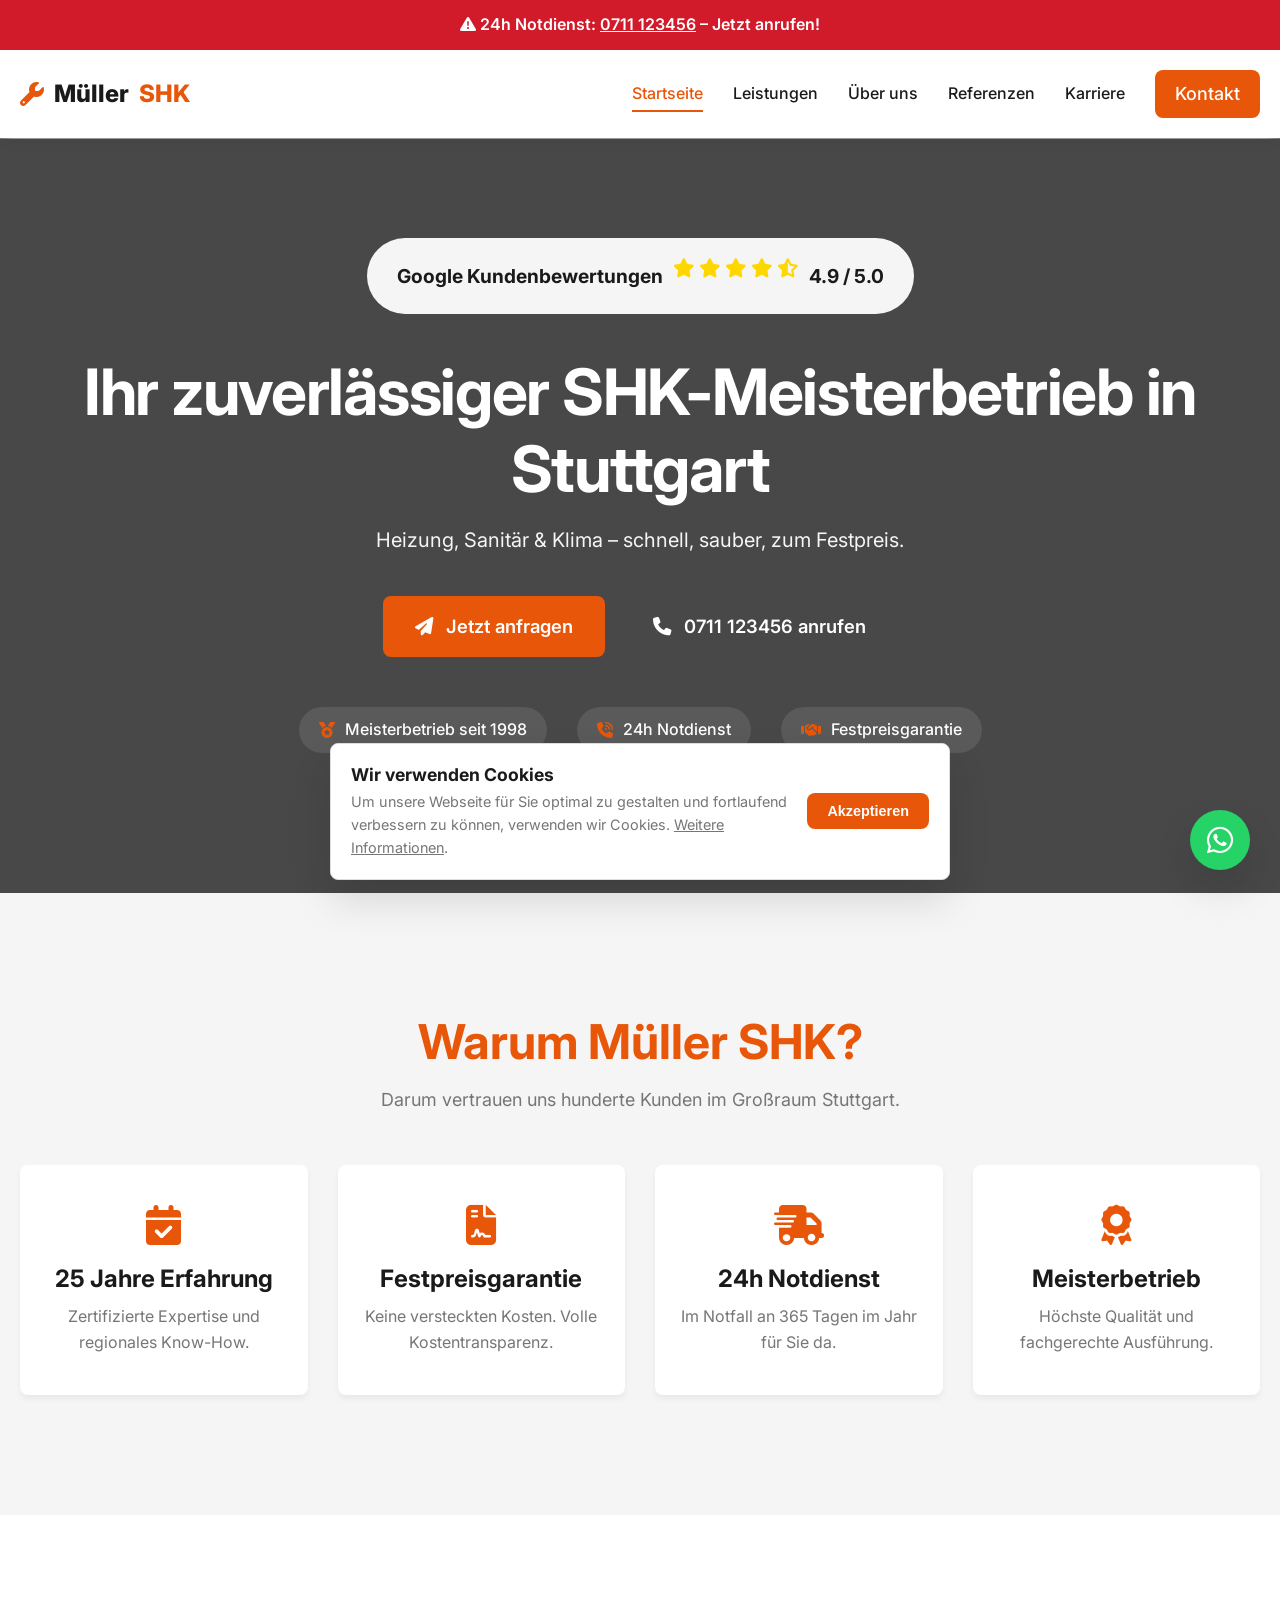
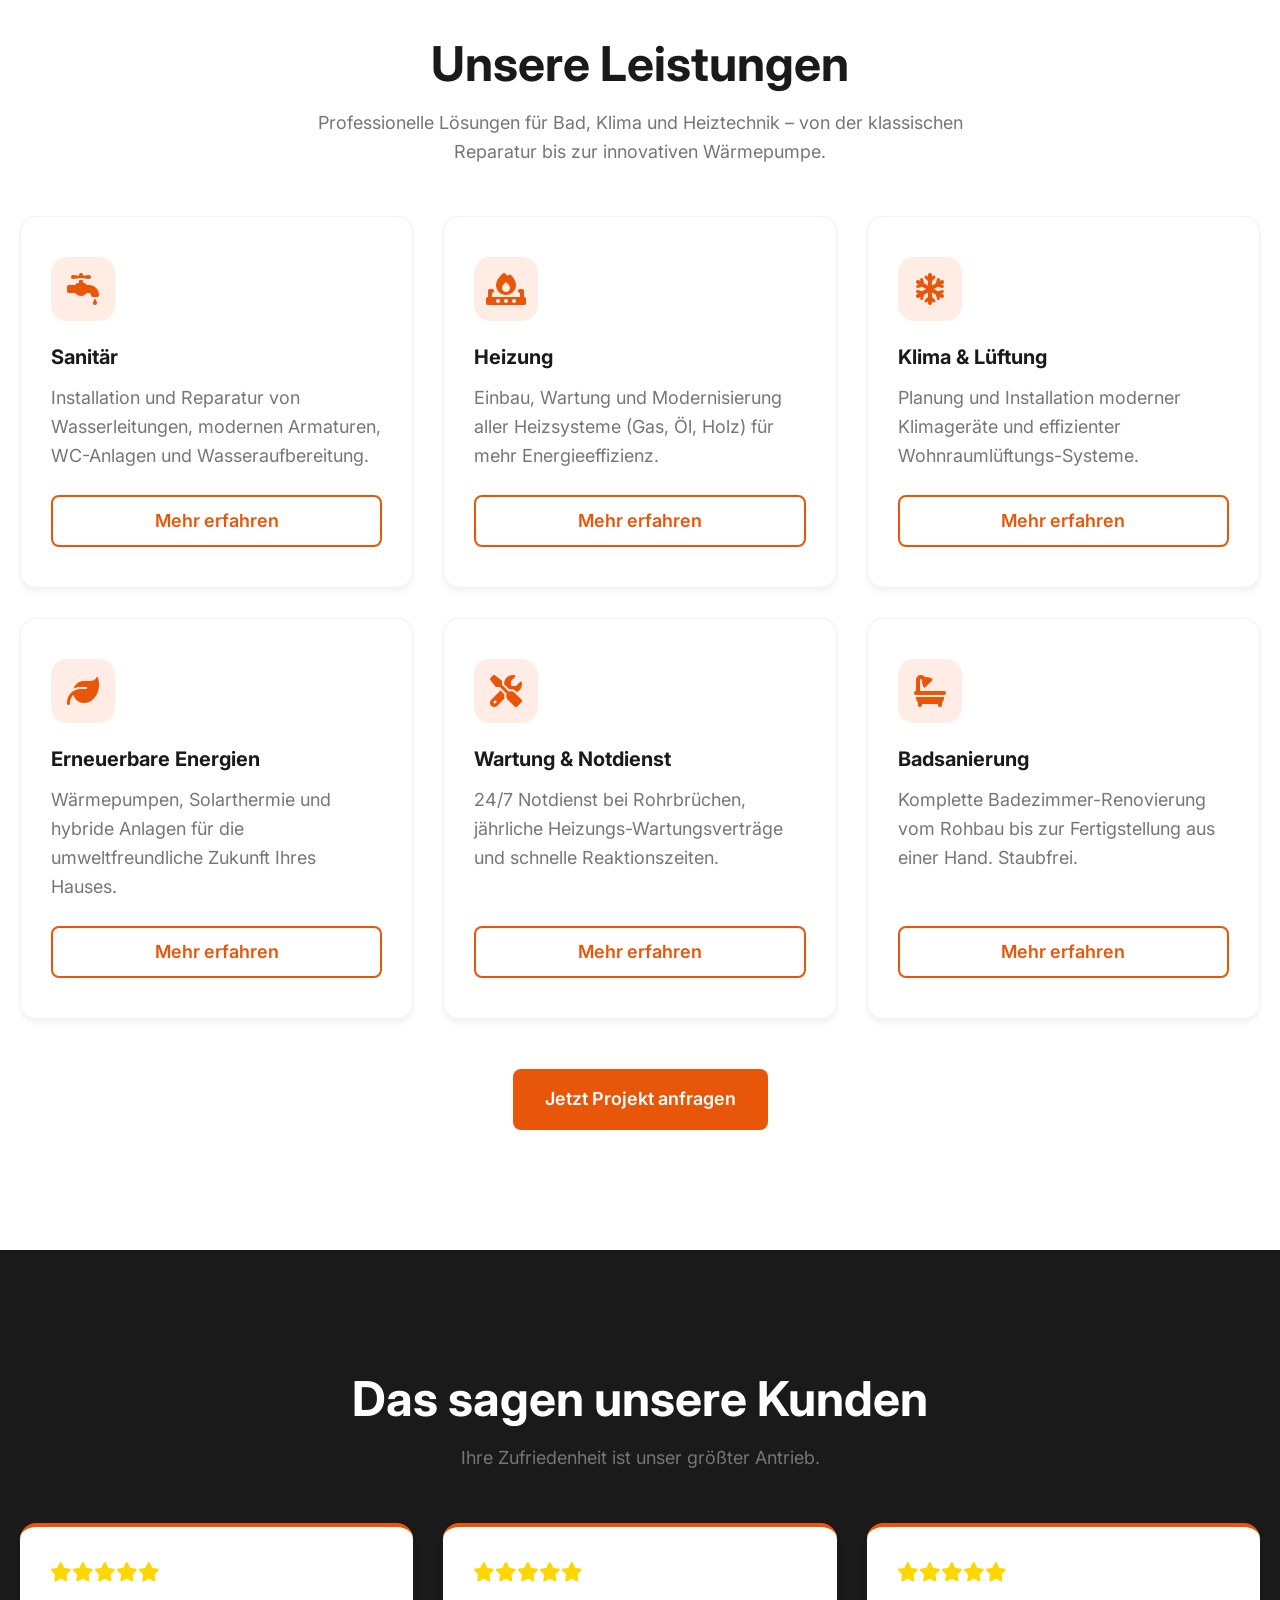
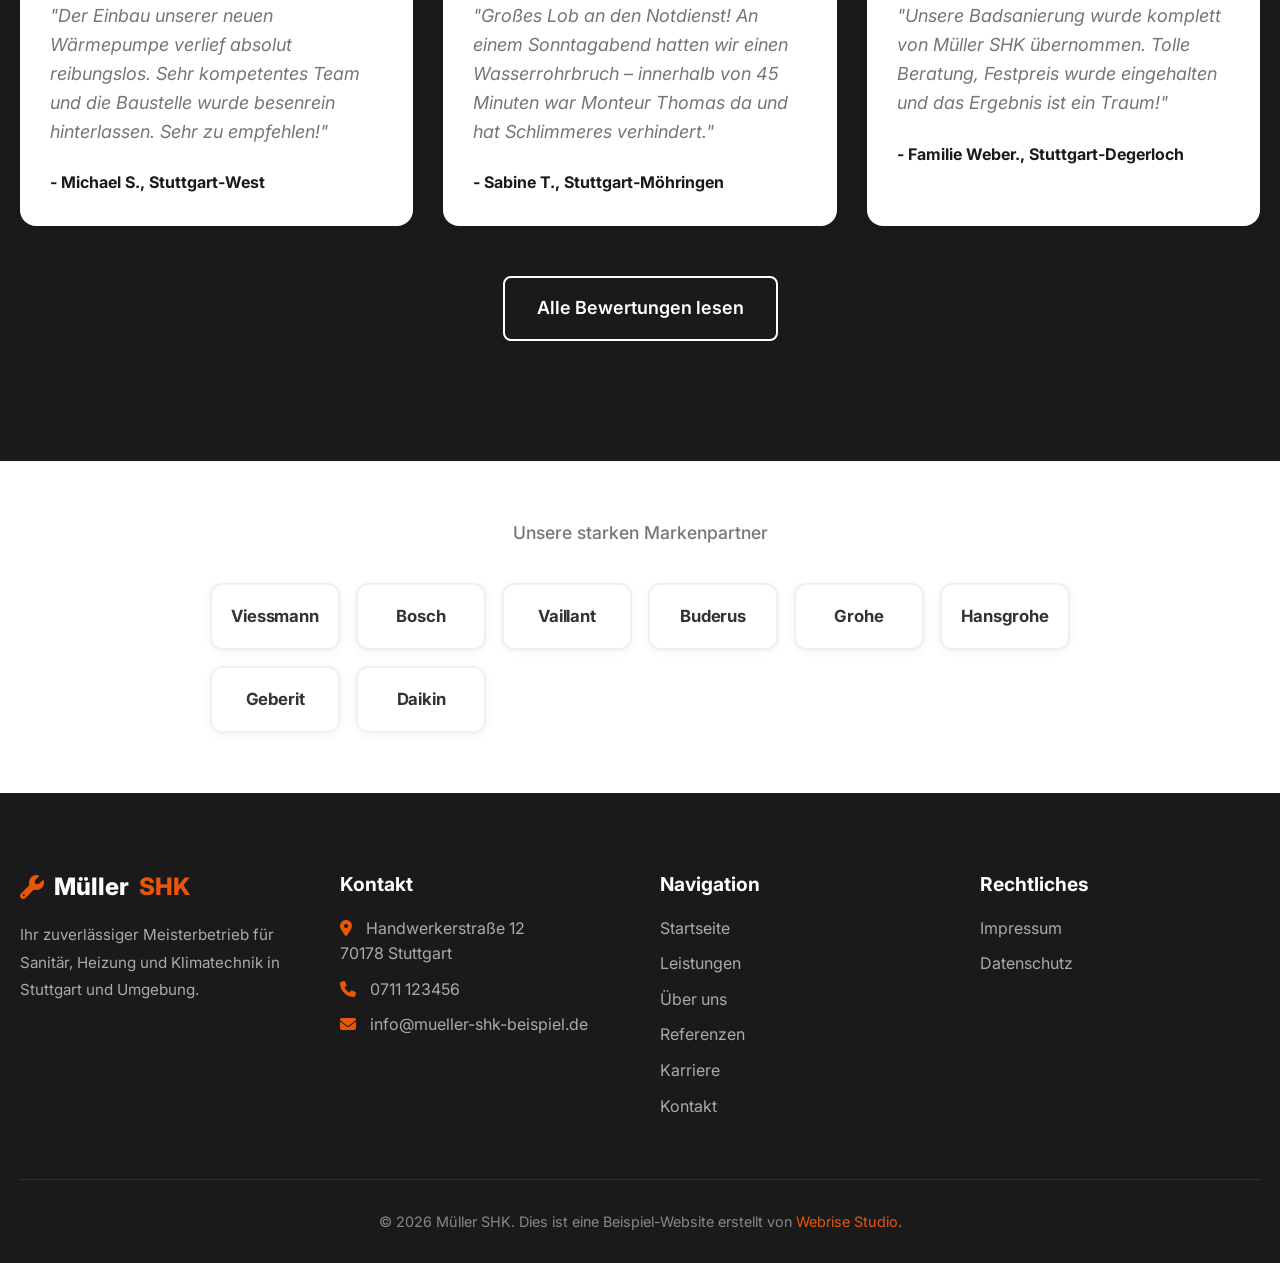
==== index.html @ d9431fe4 "Feat: Personalisierter Banner, Dual CTAs, Brand Badges, Vorher/Nachher + SEO - Personalisierter Demo" ====
<!DOCTYPE html>
<html lang="de">
<head>
    <meta charset="UTF-8">
    <meta name="viewport" content="width=device-width, initial-scale=1.0">
    <title>Müller SHK - Ihr Meisterbetrieb für Sanitär, Heizung & Klima in Stuttgart</title>
    <meta name="description" content="Zuverlässiger SHK-Meisterbetrieb in Stuttgart. Heizung, Sanitär, Klima, Wärmepumpen & 24h Notdienst zum Festpreis. Jetzt kostenlos anfragen!">
    
    <!-- Google Fonts -->
    <link rel="preconnect" href="https://fonts.googleapis.com">
    <link rel="preconnect" href="https://fonts.gstatic.com" crossorigin>
    <link href="https://fonts.googleapis.com/css2?family=Inter:wght@400;500;600;700;800&display=swap" rel="stylesheet">
    
    <!-- FontAwesome Icons -->
    <link rel="stylesheet" href="https://cdnjs.cloudflare.com/ajax/libs/font-awesome/6.4.0/css/all.min.css">
    
    <!-- Custom CSS -->
    <link rel="stylesheet" href="css/style.css">

  <link rel="icon" type="image/x-icon" href="favicon.ico">
  <link rel="icon" type="image/png" sizes="32x32" href="favicon-32x32.png">
  <link rel="icon" type="image/png" sizes="16x16" href="favicon-16x16.png">
  <link rel="apple-touch-icon" sizes="180x180" href="apple-touch-icon.png">
  <!-- Open Graph -->
  <meta property="og:type" content="website">
  <meta property="og:url" content="https://webrisestudiode.github.io/mueller-shk/">
  <meta property="og:title" content="Müller SHK Stuttgart – Meisterbetrieb für Sanitär, Heizung & Klima">
  <meta property="og:description" content="Zuverlässiger SHK-Meisterbetrieb in Stuttgart. Heizung, Sanitär, Klima, Wärmepumpen & 24h Notdienst zum Festpreis.">
  <meta property="og:image" content="https://webrisestudiode.github.io/mueller-shk/Bilder%20Mitarbeiter/team1.webp">
  <meta name="twitter:card" content="summary_large_image">
</head>
<body>

<!-- Personalisierter Demo-Banner -->
<div id="personalized-banner" style="display:none; background:linear-gradient(90deg,#C64808,#E8560A); color:white; text-align:center; padding:10px 20px; font-size:0.9rem; font-weight:600; letter-spacing:0.01em; position:relative; z-index:9999;">
  <i class="fa-solid fa-eye" style="margin-right:8px;"></i>
  Guten Tag Herr/Frau <span id="banner-name" style="font-weight:800;"></span> – so könnte die Website von <strong id="banner-firma"></strong> aussehen &nbsp;·&nbsp;
  <a href="https://webrisestudio.de/kontakt.html" target="_blank" style="color:rgba(255,255,255,0.9);text-decoration:underline;font-weight:700;">Website anfragen →</a>
</div>
<script>
(function(){var p=new URLSearchParams(window.location.search),f=p.get('firma'),n=p.get('name');if(f&&n){var b=document.getElementById('personalized-banner');if(b){document.getElementById('banner-firma').textContent=f;document.getElementById('banner-name').textContent=n;b.style.display='block';}}})();
</script>

    <!-- Notdienst Banner -->
    <div class="emergency-banner">
        <div class="container">
            <i class="fa-solid fa-triangle-exclamation"></i> 24h Notdienst: <a href="tel:0711123456" style="text-decoration: underline; color: white;">0711 123456</a> – Jetzt anrufen!
        </div>
    </div>

    <!-- Header Navigation -->
    <header class="header">
        <div class="container nav-container">
            <a href="index.html" class="logo">
                <i class="fa-solid fa-wrench" style="color: var(--color-primary);"></i> Müller<span>SHK</span>
            </a>
            
            <button class="mobile-menu-btn">
                <i class="fa-solid fa-bars"></i>
            </button>
            
            <nav class="nav-links">
                <a href="index.html" class="active">Startseite</a>
                <a href="leistungen.html">Leistungen</a>
                <a href="ueber-uns.html">Über uns</a>
                <a href="referenzen.html">Referenzen</a>
                <a href="karriere.html">Karriere</a>
                <a href="kontakt.html" class="btn btn-primary" style="color:white; padding: 10px 20px;">Kontakt</a>
            </nav>
        </div>
    </header>

    <!-- Hero Section -->
    <section class="hero">
        <div class="container">
            <div class="rating-badge animate-on-scroll">
                <span>Google Kundenbewertungen</span>
                <div class="stars">
                    <i class="fa-solid fa-star"></i>
                    <i class="fa-solid fa-star"></i>
                    <i class="fa-solid fa-star"></i>
                    <i class="fa-solid fa-star"></i>
                    <i class="fa-solid fa-star-half-stroke"></i>
                </div>
                <span>4.9 / 5.0</span>
            </div>
            
            <h1 class="animate-on-scroll" style="transition-delay: 0.1s;">Ihr zuverlässiger SHK-Meisterbetrieb in Stuttgart</h1>
            <p class="animate-on-scroll" style="transition-delay: 0.2s;">Heizung, Sanitär & Klima – schnell, sauber, zum Festpreis.</p>
            
            <div class="animate-on-scroll" style="transition-delay:0.3s; display:flex; gap:16px; flex-wrap:wrap; justify-content:center;">
                <a href="kontakt.html" class="btn btn-primary" style="font-size:1.15rem;">
                    <i class="fa-solid fa-paper-plane" style="margin-right:8px;"></i> Jetzt anfragen
                </a>
                <a href="tel:0711123456" class="btn btn-outline-white" style="font-size:1.15rem;">
                    <i class="fa-solid fa-phone" style="margin-right:8px;"></i> 0711 123456 anrufen
                </a>
            </div>
            
            <div class="trust-badges-hero animate-on-scroll" style="transition-delay: 0.4s;">
                <div class="trust-badge"><i class="fa-solid fa-medal text-primary"></i> Meisterbetrieb seit 1998</div>
                <div class="trust-badge"><i class="fa-solid fa-phone-volume text-primary"></i> 24h Notdienst</div>
                <div class="trust-badge"><i class="fa-solid fa-handshake text-primary"></i> Festpreisgarantie</div>
            </div>
        </div>
    </section>

    <!-- Vorteile Sektion -->
    <section class="section-padding bg-light">
        <div class="container">
            <div class="section-header animate-on-scroll">
                <h2 class="text-primary">Warum Müller SHK?</h2>
                <p>Darum vertrauen uns hunderte Kunden im Großraum Stuttgart.</p>
            </div>
            
            <div class="grid grid-2 animate-on-scroll" style="grid-template-columns: repeat(auto-fit, minmax(200px, 1fr));">
                <div class="stat-box background-white" style="background:#fff; border-radius: var(--border-radius); padding:40px 20px; box-shadow: var(--shadow-sm);">
                    <i class="fa-solid fa-calendar-check" style="font-size: 2.5rem; color: var(--color-primary); margin-bottom: 20px;"></i>
                    <h3 style="margin-bottom: 10px;">25 Jahre Erfahrung</h3>
                    <p style="font-size: 1rem; margin:0;">Zertifizierte Expertise und regionales Know-How.</p>
                </div>
                <div class="stat-box background-white" style="background:#fff; border-radius: var(--border-radius); padding:40px 20px; box-shadow: var(--shadow-sm);">
                    <i class="fa-solid fa-file-contract" style="font-size: 2.5rem; color: var(--color-primary); margin-bottom: 20px;"></i>
                    <h3 style="margin-bottom: 10px;">Festpreisgarantie</h3>
                    <p style="font-size: 1rem; margin:0;">Keine versteckten Kosten. Volle Kostentransparenz.</p>
                </div>
                <div class="stat-box background-white" style="background:#fff; border-radius: var(--border-radius); padding:40px 20px; box-shadow: var(--shadow-sm);">
                    <i class="fa-solid fa-truck-fast" style="font-size: 2.5rem; color: var(--color-primary); margin-bottom: 20px;"></i>
                    <h3 style="margin-bottom: 10px;">24h Notdienst</h3>
                    <p style="font-size: 1rem; margin:0;">Im Notfall an 365 Tagen im Jahr für Sie da.</p>
                </div>
                <div class="stat-box background-white" style="background:#fff; border-radius: var(--border-radius); padding:40px 20px; box-shadow: var(--shadow-sm);">
                    <i class="fa-solid fa-award" style="font-size: 2.5rem; color: var(--color-primary); margin-bottom: 20px;"></i>
                    <h3 style="margin-bottom: 10px;">Meisterbetrieb</h3>
                    <p style="font-size: 1rem; margin:0;">Höchste Qualität und fachgerechte Ausführung.</p>
                </div>
            </div>
        </div>
    </section>

    <!-- Leistungen Sektion -->
    <section class="section-padding">
        <div class="container">
            <div class="section-header animate-on-scroll">
                <h2>Unsere Leistungen</h2>
                <p>Professionelle Lösungen für Bad, Klima und Heiztechnik – von der klassischen Reparatur bis zur innovativen Wärmepumpe.</p>
            </div>
            
            <div class="grid grid-3">
                <!-- Karte 1 -->
                <div class="card animate-on-scroll">
                    <div class="card-icon"><i class="fa-solid fa-faucet-drip"></i></div>
                    <h3 class="card-title">Sanitär</h3>
                    <p class="card-text">Installation und Reparatur von Wasserleitungen, modernen Armaturen, WC-Anlagen und Wasseraufbereitung.</p>
                    <a href="leistungen.html" class="btn btn-outline" style="padding: 10px 20px; text-align:center;">Mehr erfahren</a>
                </div>
                
                <!-- Karte 2 -->
                <div class="card animate-on-scroll" style="transition-delay: 0.1s;">
                    <div class="card-icon"><i class="fa-solid fa-fire-burner"></i></div>
                    <h3 class="card-title">Heizung</h3>
                    <p class="card-text">Einbau, Wartung und Modernisierung aller Heizsysteme (Gas, Öl, Holz) für mehr Energieeffizienz.</p>
                    <a href="leistungen.html" class="btn btn-outline" style="padding: 10px 20px; text-align:center;">Mehr erfahren</a>
                </div>
                
                <!-- Karte 3 -->
                <div class="card animate-on-scroll" style="transition-delay: 0.2s;">
                    <div class="card-icon"><i class="fa-solid fa-snowflake"></i></div>
                    <h3 class="card-title">Klima & Lüftung</h3>
                    <p class="card-text">Planung und Installation moderner Klimageräte und effizienter Wohnraumlüftungs-Systeme.</p>
                    <a href="leistungen.html" class="btn btn-outline" style="padding: 10px 20px; text-align:center;">Mehr erfahren</a>
                </div>
                
                <!-- Karte 4 -->
                <div class="card animate-on-scroll">
                    <div class="card-icon"><i class="fa-solid fa-leaf"></i></div>
                    <h3 class="card-title">Erneuerbare Energien</h3>
                    <p class="card-text">Wärmepumpen, Solarthermie und hybride Anlagen für die umweltfreundliche Zukunft Ihres Hauses.</p>
                    <a href="leistungen.html" class="btn btn-outline" style="padding: 10px 20px; text-align:center;">Mehr erfahren</a>
                </div>
                
                <!-- Karte 5 -->
                <div class="card animate-on-scroll" style="transition-delay: 0.1s;">
                    <div class="card-icon"><i class="fa-solid fa-screwdriver-wrench"></i></div>
                    <h3 class="card-title">Wartung & Notdienst</h3>
                    <p class="card-text">24/7 Notdienst bei Rohrbrüchen, jährliche Heizungs-Wartungsverträge und schnelle Reaktionszeiten.</p>
                    <a href="leistungen.html" class="btn btn-outline" style="padding: 10px 20px; text-align:center;">Mehr erfahren</a>
                </div>
                
                <!-- Karte 6 -->
                <div class="card animate-on-scroll" style="transition-delay: 0.2s;">
                    <div class="card-icon"><i class="fa-solid fa-bath"></i></div>
                    <h3 class="card-title">Badsanierung</h3>
                    <p class="card-text">Komplette Badezimmer-Renovierung vom Rohbau bis zur Fertigstellung aus einer Hand. Staubfrei.</p>
                    <a href="leistungen.html" class="btn btn-outline" style="padding: 10px 20px; text-align:center;">Mehr erfahren</a>
                </div>
            </div>
            
            <div class="text-center animate-on-scroll" style="margin-top: 50px;">
                <a href="kontakt.html" class="btn btn-primary">Jetzt Projekt anfragen</a>
            </div>
        </div>
    </section>

    <!-- Testimonials Preview -->
    <section class="section-padding" style="background-color: var(--color-dark); color: var(--color-white);">
        <div class="container">
            <div class="section-header animate-on-scroll">
                <h2>Das sagen unsere Kunden</h2>
                <p>Ihre Zufriedenheit ist unser größter Antrieb.</p>
            </div>
            
            <div class="grid grid-3">
                <div class="testimonial-card animate-on-scroll" style="color: var(--color-dark);">
                    <div class="stars">
                        <i class="fa-solid fa-star"></i><i class="fa-solid fa-star"></i><i class="fa-solid fa-star"></i><i class="fa-solid fa-star"></i><i class="fa-solid fa-star"></i>
                    </div>
                    <p><em>"Der Einbau unserer neuen Wärmepumpe verlief absolut reibungslos. Sehr kompetentes Team und die Baustelle wurde besenrein hinterlassen. Sehr zu empfehlen!"</em></p>
                    <div style="font-weight: 700; margin-top: 20px;">- Michael S., Stuttgart-West</div>
                </div>
                
                <div class="testimonial-card animate-on-scroll" style="color: var(--color-dark); transition-delay: 0.1s;">
                    <div class="stars">
                        <i class="fa-solid fa-star"></i><i class="fa-solid fa-star"></i><i class="fa-solid fa-star"></i><i class="fa-solid fa-star"></i><i class="fa-solid fa-star"></i>
                    </div>
                    <p><em>"Großes Lob an den Notdienst! An einem Sonntagabend hatten wir einen Wasserrohrbruch – innerhalb von 45 Minuten war Monteur Thomas da und hat Schlimmeres verhindert."</em></p>
                    <div style="font-weight: 700; margin-top: 20px;">- Sabine T., Stuttgart-Möhringen</div>
                </div>
                
                <div class="testimonial-card animate-on-scroll" style="color: var(--color-dark); transition-delay: 0.2s;">
                    <div class="stars">
                        <i class="fa-solid fa-star"></i><i class="fa-solid fa-star"></i><i class="fa-solid fa-star"></i><i class="fa-solid fa-star"></i><i class="fa-solid fa-star"></i>
                    </div>
                    <p><em>"Unsere Badsanierung wurde komplett von Müller SHK übernommen. Tolle Beratung, Festpreis wurde eingehalten und das Ergebnis ist ein Traum!"</em></p>
                    <div style="font-weight: 700; margin-top: 20px;">- Familie Weber., Stuttgart-Degerloch</div>
                </div>
            </div>
            
            <div class="text-center animate-on-scroll" style="margin-top: 50px;">
                <a href="referenzen.html" class="btn btn-outline" style="border-color: white; color: white;">Alle Bewertungen lesen</a>
            </div>
        </div>
    </section>

    <!-- Marken Section -->
    <section class="brands-section animate-on-scroll">
        <div class="container">
            <h3 class="text-center" style="margin-bottom: 40px; color: var(--color-gray); font-size: 1.1rem; font-weight: 500;">Unsere starken Markenpartner</h3>
            <div class="brands-grid">
                <div style="display:grid; grid-template-columns:repeat(auto-fit,minmax(130px,1fr)); gap:16px; max-width:900px; margin:0 auto;">
    <div style="background:#fff; border:2px solid #f0f0f0; border-radius:12px; padding:18px 12px; text-align:center; font-weight:700; font-size:1.05rem; color:#333; letter-spacing:-0.01em; box-shadow:0 2px 8px rgba(0,0,0,0.05); transition:border-color 0.2s;" onmouseover="this.style.borderColor='#E8560A'" onmouseout="this.style.borderColor='#f0f0f0'">Viessmann</div>
    <div style="background:#fff; border:2px solid #f0f0f0; border-radius:12px; padding:18px 12px; text-align:center; font-weight:700; font-size:1.05rem; color:#333; letter-spacing:-0.01em; box-shadow:0 2px 8px rgba(0,0,0,0.05); transition:border-color 0.2s;" onmouseover="this.style.borderColor='#E8560A'" onmouseout="this.style.borderColor='#f0f0f0'">Bosch</div>
    <div style="background:#fff; border:2px solid #f0f0f0; border-radius:12px; padding:18px 12px; text-align:center; font-weight:700; font-size:1.05rem; color:#333; letter-spacing:-0.01em; box-shadow:0 2px 8px rgba(0,0,0,0.05); transition:border-color 0.2s;" onmouseover="this.style.borderColor='#E8560A'" onmouseout="this.style.borderColor='#f0f0f0'">Vaillant</div>
    <div style="background:#fff; border:2px solid #f0f0f0; border-radius:12px; padding:18px 12px; text-align:center; font-weight:700; font-size:1.05rem; color:#333; letter-spacing:-0.01em; box-shadow:0 2px 8px rgba(0,0,0,0.05); transition:border-color 0.2s;" onmouseover="this.style.borderColor='#E8560A'" onmouseout="this.style.borderColor='#f0f0f0'">Buderus</div>
    <div style="background:#fff; border:2px solid #f0f0f0; border-radius:12px; padding:18px 12px; text-align:center; font-weight:700; font-size:1.05rem; color:#333; letter-spacing:-0.01em; box-shadow:0 2px 8px rgba(0,0,0,0.05); transition:border-color 0.2s;" onmouseover="this.style.borderColor='#E8560A'" onmouseout="this.style.borderColor='#f0f0f0'">Grohe</div>
    <div style="background:#fff; border:2px solid #f0f0f0; border-radius:12px; padding:18px 12px; text-align:center; font-weight:700; font-size:1.05rem; color:#333; letter-spacing:-0.01em; box-shadow:0 2px 8px rgba(0,0,0,0.05); transition:border-color 0.2s;" onmouseover="this.style.borderColor='#E8560A'" onmouseout="this.style.borderColor='#f0f0f0'">Hansgrohe</div>
    <div style="background:#fff; border:2px solid #f0f0f0; border-radius:12px; padding:18px 12px; text-align:center; font-weight:700; font-size:1.05rem; color:#333; letter-spacing:-0.01em; box-shadow:0 2px 8px rgba(0,0,0,0.05); transition:border-color 0.2s;" onmouseover="this.style.borderColor='#E8560A'" onmouseout="this.style.borderColor='#f0f0f0'">Geberit</div>
    <div style="background:#fff; border:2px solid #f0f0f0; border-radius:12px; padding:18px 12px; text-align:center; font-weight:700; font-size:1.05rem; color:#333; letter-spacing:-0.01em; box-shadow:0 2px 8px rgba(0,0,0,0.05); transition:border-color 0.2s;" onmouseover="this.style.borderColor='#E8560A'" onmouseout="this.style.borderColor='#f0f0f0'">Daikin</div>
</div>
            </div>
        </div>
    </section>

    <!-- Footer -->
    <footer class="footer">
        <div class="container">
            <div class="footer-grid">
                <div>
                    <h3 style="color: var(--color-white); font-weight:800; display:flex; align-items:center; gap:10px; margin-bottom: 20px;">
                        <i class="fa-solid fa-wrench" style="color: var(--color-primary);"></i> Müller<span style="color: var(--color-primary);">SHK</span>
                    </h3>
                    <p style="color: #aaa; font-size:0.95rem; line-height: 1.8;">
                        Ihr zuverlässiger Meisterbetrieb für Sanitär, Heizung und Klimatechnik in Stuttgart und Umgebung.
                    </p>
                </div>
                
                <div>
                    <h4>Kontakt</h4>
                    <ul class="footer-links" style="color: #aaa;">
                        <li><i class="fa-solid fa-location-dot" style="margin-right: 10px; color: var(--color-primary);"></i> Handwerkerstraße 12<br>70178 Stuttgart</li>
                        <li><i class="fa-solid fa-phone" style="margin-right: 10px; color: var(--color-primary);"></i> 0711 123456</li>
                        <li><i class="fa-solid fa-envelope" style="margin-right: 10px; color: var(--color-primary);"></i> info@mueller-shk-beispiel.de</li>
                    </ul>
                </div>
                
                <div>
                    <h4>Navigation</h4>
                    <ul class="footer-links">
                        <li><a href="index.html">Startseite</a></li>
                        <li><a href="leistungen.html">Leistungen</a></li>
                        <li><a href="ueber-uns.html">Über uns</a></li>
                        <li><a href="referenzen.html">Referenzen</a></li>
                        <li><a href="karriere.html">Karriere</a></li>
                        <li><a href="kontakt.html">Kontakt</a></li>
                    </ul>
                </div>
                
                <div>
                    <h4>Rechtliches</h4>
                    <ul class="footer-links">
                        <li><a href="impressum.html">Impressum</a></li>
                        <li><a href="datenschutz.html">Datenschutz</a></li>
                    </ul>
                </div>
            </div>
            
            <div class="footer-bottom">
                &copy; 2026 Müller SHK. Dies ist eine Beispiel-Website erstellt von <a href="https://webrisestudio.de" target="_blank" style="color:var(--color-primary);">Webrise Studio</a>.
            </div>
        </div>
    </footer>

    <!-- WhatsApp Button -->
    <a href="https://wa.me/49123456789?text=Hallo%20M%C3%BCller%20SHK,%20ich%20h%C3%A4tte%20eine%20Anfrage..." target="_blank" class="whatsapp-btn" aria-label="WhatsApp Kontakt">
        <i class="fa-brands fa-whatsapp"></i>
    </a>

    <!-- Cookie Banner -->
    <div id="cookie-banner" class="cookie-banner">
        <div>
            <h4 style="margin-bottom: 5px; font-size: 1.1rem;">Wir verwenden Cookies</h4>
            <p style="font-size: 0.9rem; margin-bottom: 0;">Um unsere Webseite für Sie optimal zu gestalten und fortlaufend verbessern zu können, verwenden wir Cookies. <a href="datenschutz.html" style="text-decoration: underline;">Weitere Informationen</a>.</p>
        </div>
        <div>
            <button id="accept-cookies" class="btn btn-primary" style="padding: 10px 20px; font-size: 0.9rem;">Akzeptieren</button>
        </div>
    </div>

    <!-- Scripts -->
    <script src="js/script.js"></script>
</body>
</html>
---- css/style.css ----
:root {
  --color-primary: #E8560A;
  --color-primary-dark: #C64808;
  --color-primary-light: #FFEDE5;
  --color-dark: #1A1A1A;
  --color-dark-gray: #2A2A2A;
  --color-gray: #767676;
  --color-light-gray: #F5F5F5;
  --color-white: #FFFFFF;
  --color-success: #28a745;
  --color-error: #dc3545;
  
  --font-family: 'Inter', sans-serif;
  
  --border-radius: 8px;
  --border-radius-lg: 16px;
  --shadow-sm: 0 4px 6px rgba(0, 0, 0, 0.05);
  --shadow-md: 0 10px 20px rgba(0, 0, 0, 0.08);
  --shadow-lg: 0 20px 40px rgba(0, 0, 0, 0.12);
  --transition: all 0.3s ease;
}

/* Reset & Base */
* {
  margin: 0;
  padding: 0;
  box-sizing: border-box;
}

html {
  scroll-behavior: smooth;
}

body {
  font-family: var(--font-family);
  color: var(--color-dark);
  line-height: 1.6;
  background-color: var(--color-white);
  overflow-x: hidden;
}

a {
  text-decoration: none;
  color: inherit;
}

ul {
  list-style: none;
}

img {
  max-width: 100%;
  height: auto;
  display: block;
}

/* Typography */
h1, h2, h3, h4, h5, h6 {
  font-weight: 700;
  line-height: 1.2;
  margin-bottom: 1rem;
}

h1 {
  font-size: clamp(2.5rem, 5vw, 4rem);
  letter-spacing: -0.02em;
}

h2 {
  font-size: clamp(2rem, 4vw, 3rem);
}

h3 {
  font-size: 1.5rem;
}

p {
  margin-bottom: 1.5rem;
  font-size: 1.125rem;
  color: var(--color-gray);
}

/* Utilities */
.container {
  width: 100%;
  max-width: 1280px;
  margin: 0 auto;
  padding: 0 20px;
}

.text-center { text-align: center; }
.text-primary { color: var(--color-primary); }
.bg-light { background-color: var(--color-light-gray); }
.bg-dark { background-color: var(--color-dark); color: var(--color-white); }
.bg-dark p { color: #cccccc; }

.section-padding { padding: 80px 0; }
@media (min-width: 768px) {
  .section-padding { padding: 120px 0; }
}

.section-header {
  text-align: center;
  max-width: 700px;
  margin: 0 auto 50px;
}

.grid {
  display: grid;
  gap: 30px;
}
.grid-2 { grid-template-columns: repeat(auto-fit, minmax(300px, 1fr)); }
.grid-3 { grid-template-columns: repeat(auto-fit, minmax(300px, 1fr)); }
@media (min-width: 992px) {
  .grid-3 { grid-template-columns: repeat(3, 1fr); }
}

/* Buttons */
.btn {
  display: inline-block;
  padding: 16px 32px;
  border-radius: var(--border-radius);
  font-weight: 600;
  font-size: 1.125rem;
  cursor: pointer;
  transition: var(--transition);
  text-align: center;
  border: none;
}

.btn-primary {
  background-color: var(--color-primary);
  color: var(--color-white);
}

.btn-primary:hover {
  background-color: var(--color-primary-dark);
  transform: translateY(-2px);
  box-shadow: 0 10px 20px rgba(232, 86, 10, 0.2);
}

.btn-outline {
  border: 2px solid var(--color-primary);
  color: var(--color-primary);
  background: transparent;
}

.btn-outline:hover {
  background-color: var(--color-primary);
  color: var(--color-white);
}

.btn-block {
  display: block;
  width: 100%;
}

/* Notdienst Banner */
.emergency-banner {
  background-color: #d11a2a;
  color: white;
  text-align: center;
  padding: 12px 20px;
  font-weight: 600;
  font-size: 1rem;
  position: relative;
  z-index: 1000;
  animation: pulse-bg 2s infinite;
}

@keyframes pulse-bg {
  0% { background-color: #d11a2a; }
  50% { background-color: #ff2a3a; }
  100% { background-color: #d11a2a; }
}

/* Navigation */
.header {
  position: sticky;
  top: 0;
  background-color: rgba(255, 255, 255, 0.95);
  backdrop-filter: blur(10px);
  box-shadow: 0 2px 15px rgba(0,0,0,0.05);
  z-index: 999;
  padding: 20px 0;
  transition: var(--transition);
}

.header.scrolled {
  padding: 15px 0;
}

.nav-container {
  display: flex;
  justify-content: space-between;
  align-items: center;
}

.logo {
  font-size: 1.5rem;
  font-weight: 800;
  color: var(--color-dark);
  display: flex;
  align-items: center;
  gap: 10px;
}

.logo span {
  color: var(--color-primary);
}

.nav-links {
  display: flex;
  gap: 30px;
  align-items: center;
}

.nav-links a {
  font-weight: 500;
  color: var(--color-dark);
  position: relative;
  transition: var(--transition);
}

.nav-links a:hover, .nav-links a.active {
  color: var(--color-primary);
}

.nav-links a::after {
  content: '';
  position: absolute;
  bottom: -5px;
  left: 0;
  width: 0;
  height: 2px;
  background-color: var(--color-primary);
  transition: var(--transition);
}

.nav-links a:hover::after, .nav-links a.active::after {
  width: 100%;
}

.mobile-menu-btn {
  display: none;
  background: none;
  border: none;
  font-size: 24px;
  color: var(--color-dark);
  cursor: pointer;
}

@media (max-width: 991px) {
  .nav-links {
    position: absolute;
    top: 100%;
    left: 0;
    width: 100%;
    background-color: var(--color-white);
    flex-direction: column;
    padding: 30px 20px;
    box-shadow: 0 10px 20px rgba(0,0,0,0.1);
    transform: translateY(-20px);
    opacity: 0;
    visibility: hidden;
    transition: var(--transition);
  }
  
  .nav-links.active {
    transform: translateY(0);
    opacity: 1;
    visibility: visible;
  }
  
  .mobile-menu-btn {
    display: block;
  }
}

/* Hero Section */
.hero {
  position: relative;
  padding: 100px 0 140px;
  background: linear-gradient(rgba(26, 26, 26, 0.8), rgba(26, 26, 26, 0.8)), url('https://images.unsplash.com/photo-1581094794329-c8112a89af12?q=80&w=2070&auto=format&fit=crop') center/cover;
  color: var(--color-white);
  text-align: center;
}

.hero p {
  color: var(--color-light-gray);
  font-size: 1.25rem;
  max-width: 600px;
  margin: 0 auto 40px;
}

.trust-badges-hero {
  display: flex;
  justify-content: center;
  gap: 30px;
  margin-top: 50px;
  flex-wrap: wrap;
}

.trust-badge {
  display: flex;
  align-items: center;
  gap: 10px;
  background: rgba(255,255,255,0.1);
  padding: 10px 20px;
  border-radius: 50px;
  backdrop-filter: blur(5px);
  font-weight: 500;
}

/* Cards & Services */
.card {
  background: var(--color-white);
  border-radius: var(--border-radius-lg);
  padding: 40px 30px;
  box-shadow: var(--shadow-sm);
  transition: var(--transition);
  border: 1px solid rgba(0,0,0,0.05);
  height: 100%;
  display: flex;
  flex-direction: column;
}

.card:hover {
  transform: translateY(-10px);
  box-shadow: var(--shadow-md);
  border-color: rgba(232, 86, 10, 0.2);
}

.card-icon {
  width: 64px;
  height: 64px;
  background-color: var(--color-primary-light);
  color: var(--color-primary);
  border-radius: 16px;
  display: flex;
  align-items: center;
  justify-content: center;
  font-size: 32px;
  margin-bottom: 24px;
}

.card-title {
  font-size: 1.25rem;
  margin-bottom: 15px;
}

.card-text {
  flex-grow: 1;
}

.card-image-wrap {
  margin: -40px -30px 30px;
  overflow: hidden;
  border-radius: var(--border-radius-lg) var(--border-radius-lg) 0 0;
}

.card-image {
  width: 100%;
  height: 200px;
  object-fit: cover;
  transition: transform 0.5s ease;
}

.card:hover .card-image {
  transform: scale(1.05);
}

/* Testimonials */
.testimonial-card {
  background: var(--color-white);
  padding: 30px;
  border-radius: var(--border-radius-lg);
  box-shadow: var(--shadow-sm);
  border-top: 4px solid var(--color-primary);
}

.stars {
  color: #FFD700;
  font-size: 1.2rem;
  margin-bottom: 15px;
}

.rating-badge {
  display: inline-flex;
  align-items: center;
  gap: 10px;
  background: var(--color-light-gray);
  color: var(--color-dark);
  padding: 15px 30px;
  border-radius: 50px;
  font-size: 1.2rem;
  font-weight: 700;
  margin-bottom: 40px;
}

/* Forms */
.form-group {
  margin-bottom: 20px;
}

.form-label {
  display: block;
  font-weight: 600;
  margin-bottom: 8px;
}

.form-control {
  width: 100%;
  padding: 15px;
  border: 1px solid #ddd;
  border-radius: var(--border-radius);
  font-family: var(--font-family);
  font-size: 1rem;
  transition: var(--transition);
}

.form-control:focus {
  outline: none;
  border-color: var(--color-primary);
  box-shadow: 0 0 0 3px rgba(232, 86, 10, 0.1);
}

textarea.form-control {
  min-height: 150px;
  resize: vertical;
}

.checkbox-wrap {
  display: flex;
  gap: 10px;
  align-items: flex-start;
  margin-bottom: 20px;
}

.checkbox-wrap input {
  margin-top: 5px;
}

/* Multi-step Form */
.multi-step-form {
  background: var(--color-white);
  padding: 40px;
  border-radius: var(--border-radius-lg);
  box-shadow: var(--shadow-lg);
}

.form-step {
  display: none;
  animation: fadeIn 0.5s;
}

.form-step.active {
  display: block;
}

@keyframes fadeIn {
  from { opacity: 0; transform: translateY(10px); }
  to { opacity: 1; transform: translateY(0); }
}

.progress-bar {
  display: flex;
  justify-content: space-between;
  margin-bottom: 40px;
  position: relative;
}

.progress-bar::before {
  content: '';
  position: absolute;
  top: 50%;
  left: 0;
  transform: translateY(-50%);
  width: 100%;
  height: 4px;
  background-color: var(--color-light-gray);
  z-index: 1;
}

.progress-line {
  position: absolute;
  top: 50%;
  left: 0;
  transform: translateY(-50%);
  width: 0%;
  height: 4px;
  background-color: var(--color-primary);
  z-index: 2;
  transition: width 0.3s ease;
}

.step-indicator {
  width: 40px;
  height: 40px;
  border-radius: 50%;
  background-color: var(--color-light-gray);
  color: var(--color-gray);
  display: flex;
  align-items: center;
  justify-content: center;
  font-weight: 700;
  position: relative;
  z-index: 3;
  transition: var(--transition);
}

.step-indicator.active {
  background-color: var(--color-primary);
  color: var(--color-white);
  box-shadow: 0 0 0 5px rgba(232, 86, 10, 0.2);
}

.step-indicator.completed {
  background-color: var(--color-primary);
  color: var(--color-white);
}

.service-selection-grid {
  display: grid;
  grid-template-columns: repeat(auto-fit, minmax(180px, 1fr));
  gap: 20px;
  margin-bottom: 30px;
}

.service-option {
  border: 2px solid #ddd;
  border-radius: var(--border-radius);
  padding: 20px;
  text-align: center;
  cursor: pointer;
  transition: var(--transition);
}

.service-option:hover {
  border-color: var(--color-primary-light);
  background-color: var(--color-primary-light);
}

.service-option.selected {
  border-color: var(--color-primary);
  background-color: var(--color-primary-light);
  color: var(--color-primary);
}

.service-option i {
  font-size: 2rem;
  margin-bottom: 10px;
  color: var(--color-primary);
}

.form-actions {
  display: flex;
  justify-content: space-between;
  margin-top: 30px;
}

/* Footer */
.footer {
  background-color: var(--color-dark);
  color: var(--color-white);
  padding: 80px 0 30px;
}

.footer-grid {
  display: grid;
  grid-template-columns: repeat(auto-fit, minmax(250px, 1fr));
  gap: 40px;
  margin-bottom: 50px;
}

.footer h4 {
  font-size: 1.2rem;
  margin-bottom: 20px;
  color: var(--color-white);
}

.footer-links li {
  margin-bottom: 10px;
}

.footer-links a {
  color: #aaa;
  transition: var(--transition);
}

.footer-links a:hover {
  color: var(--color-primary);
}

.footer-bottom {
  text-align: center;
  padding-top: 30px;
  border-top: 1px solid rgba(255,255,255,0.1);
  color: #888;
  font-size: 0.9rem;
}

/* WhatsApp & Cookies */
.whatsapp-btn {
  position: fixed;
  bottom: 30px;
  right: 30px;
  background-color: #25D366; /* Standard WhatsApp Green, but prompt said orange. I'll change to orange below */
  color: white;
  width: 60px;
  height: 60px;
  border-radius: 50%;
  display: flex;
  align-items: center;
  justify-content: center;
  font-size: 30px;
  box-shadow: var(--shadow-lg);
  z-index: 1000;
  transition: transform 0.3s cubic-bezier(0.175, 0.885, 0.32, 1.275);
}

.whatsapp-btn.orange {
  background-color: var(--color-primary);
}

.whatsapp-btn:hover {
  transform: scale(1.1);
}

.cookie-banner {
  position: fixed;
  bottom: 20px;
  left: 20px;
  right: 20px;
  background: var(--color-white);
  padding: 20px;
  border-radius: var(--border-radius);
  box-shadow: var(--shadow-lg);
  display: flex;
  flex-direction: column;
  gap: 15px;
  z-index: 1001;
  border: 1px solid #ddd;
  transform: translateY(150%);
  transition: transform 0.5s cubic-bezier(0.175, 0.885, 0.32, 1.275);
}

.cookie-banner.show {
  transform: translateY(0);
}

@media (min-width: 768px) {
  .cookie-banner {
    flex-direction: row;
    align-items: center;
    justify-content: space-between;
    left: 50%;
    transform: translate(-50%, 150%);
    max-width: 800px;
  }
  .cookie-banner.show {
    transform: translate(-50%, 0);
  }
}

/* Animations */
.animate-on-scroll {
  opacity: 0;
  transform: translateY(30px);
  transition: opacity 0.8s ease, transform 0.8s ease;
}

.animate-on-scroll.is-visible {
  opacity: 1;
  transform: translateY(0);
}

/* Map */
.map-container {
  height: 400px;
  background-color: #e5e3df;
  border-radius: var(--border-radius-lg);
  overflow: hidden;
  display: flex;
  align-items: center;
  justify-content: center;
  color: var(--color-gray);
  font-size: 1.2rem;
}

/* Stats */
.stat-box {
  text-align: center;
  padding: 30px;
}

.stat-number {
  font-size: 3rem;
  font-weight: 800;
  color: var(--color-primary);
  margin-bottom: 10px;
}

.stat-text {
  font-size: 1.1rem;
  font-weight: 600;
  color: var(--color-dark);
}

/* Page Header */
.page-header {
  padding: 80px 0;
  background-color: var(--color-light-gray);
  text-align: center;
}

/* Team Styles */
.team-member-img-wrap {
  height: 350px;
  overflow: hidden;
  position: relative;
}

.team-member-img {
  width: 100%;
  height: 100%;
  object-fit: cover;
  object-position: center;
  transition: transform 0.5s ease;
}

.card:hover .team-member-img {
  transform: scale(1.05);
}

/* Brands Section */
.brands-section {
  padding: 60px 0;
  background-color: var(--color-white);
  border-top: 1px solid rgba(0,0,0,0.05);
}
.brands-grid {
  display: flex;
  flex-wrap: wrap;
  justify-content: center;
  align-items: center;
  gap: 40px;
}
.brand-item {
  font-size: 1.5rem;
  font-weight: 800;
  color: var(--color-gray);
  text-transform: uppercase;
  letter-spacing: 1px;
  opacity: 0.6;
  transition: var(--transition);
}
.brand-item:hover {
  opacity: 1;
  color: var(--color-dark);
  transform: scale(1.05);
}
/* Mobile Fixes */
@media (max-width: 768px) {
  .section-padding {
    padding: 60px 0;
  }

  h1 {
    font-size: 2.2rem;
  }

  h2 {
    font-size: 1.8rem;
  }

  .grid-2, .grid-3 {
    grid-template-columns: 1fr !important;
  }

  .card {
    flex-direction: column !important;
    padding: 0 !important;
    overflow: visible !important;
  }

  .card > div {
    width: 100% !important;
    min-width: 100% !important;
    padding: 30px 25px !important;
  }

  .card .card-title,
  .card .card-text {
    padding: 0 25px !important;
    margin-bottom: 15px !important;
  }

  .card .btn {
    margin: 10px 25px 30px !important;
    padding: 14px 20px !important;
    display: block !important;
    width: auto !important; /* Let margins define width */
    text-align: center !important;
  }

  .card > div:first-child,
  .team-member-img-wrap {
    padding: 0 !important;
    height: auto !important;
  }

  .card img, 
  .grid img,
  .team-member-img {
    width: 100% !important;
    height: 250px !important;
    object-fit: cover !important;
    border-radius: 0 !important;
  }

  /* Task 3: Advantages with checkmarks alignment */
  ul li {
    display: flex !important;
    align-items: flex-start !important;
    text-align: left !important;
  }

  ul li i {
    margin-top: 6px !important;
    flex-shrink: 0 !important;
  }

  .service-selection-grid {
    grid-template-columns: 1fr !important;
  }
}
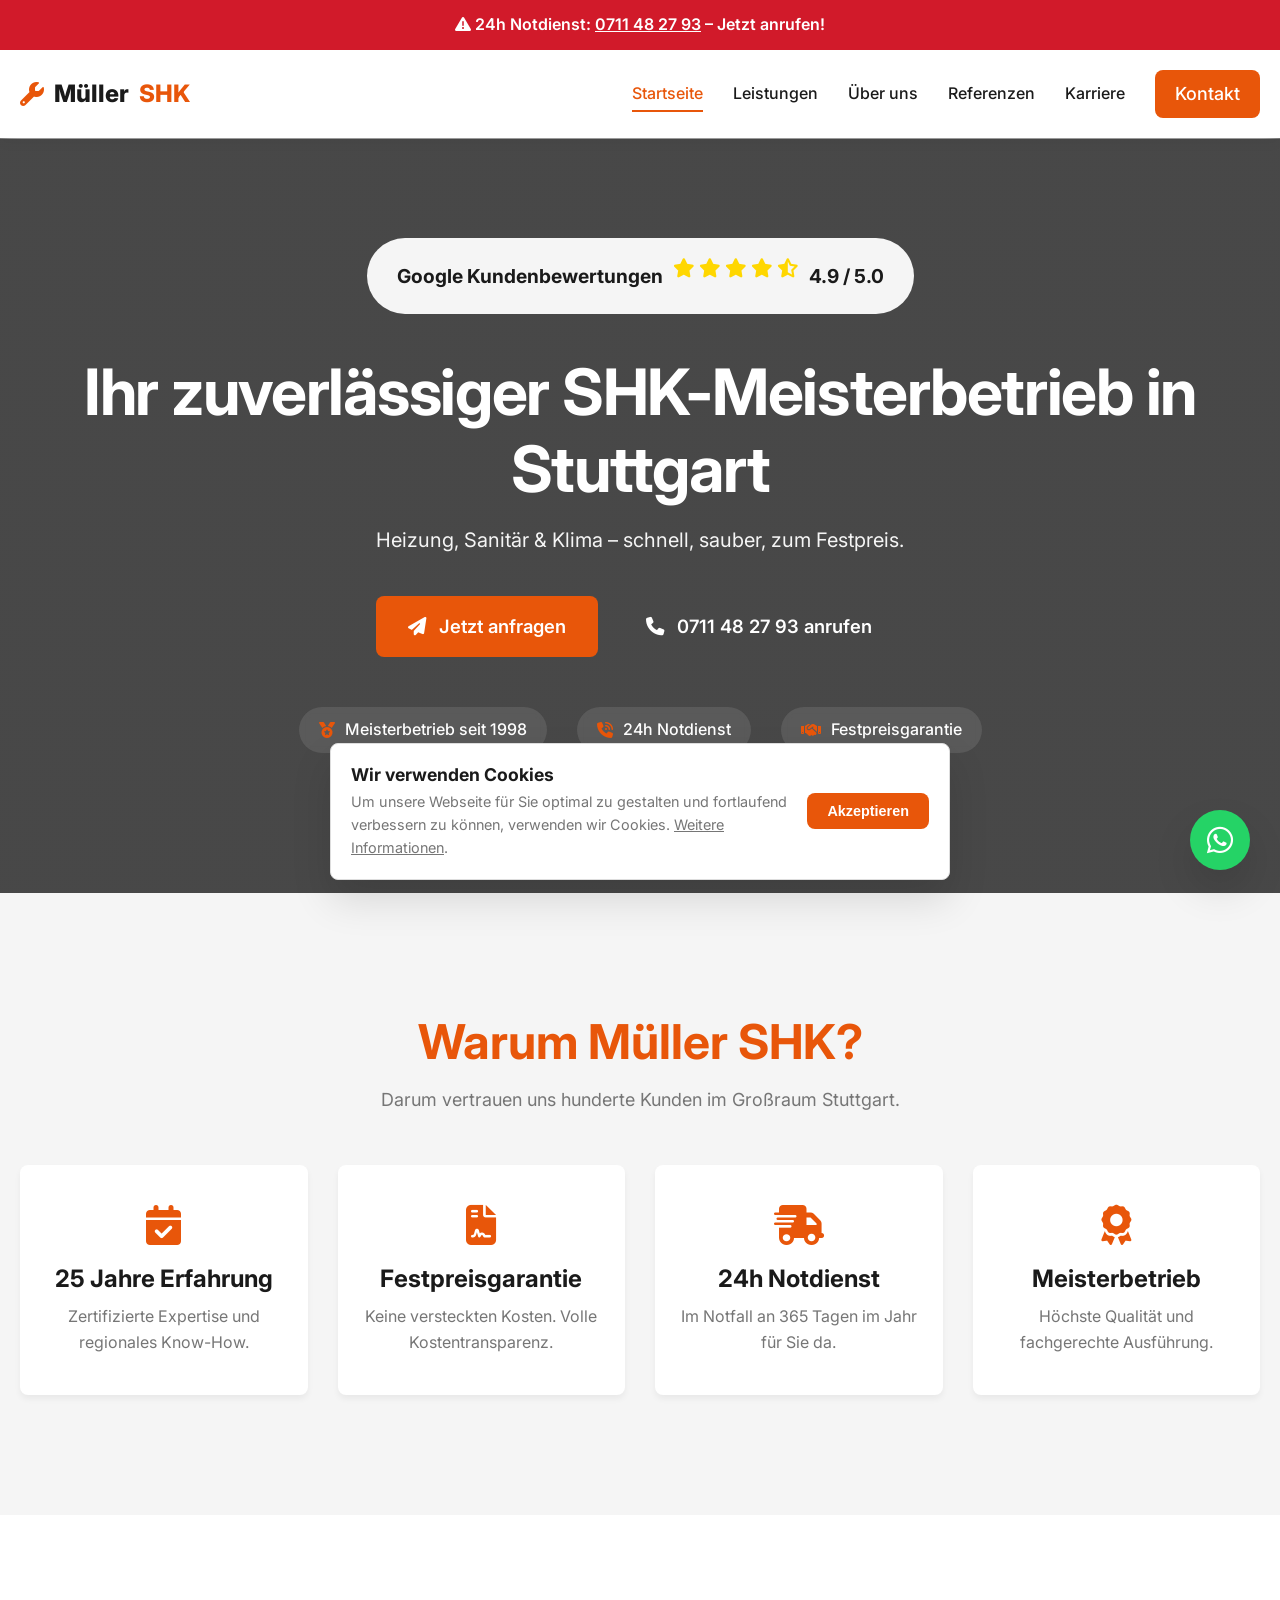
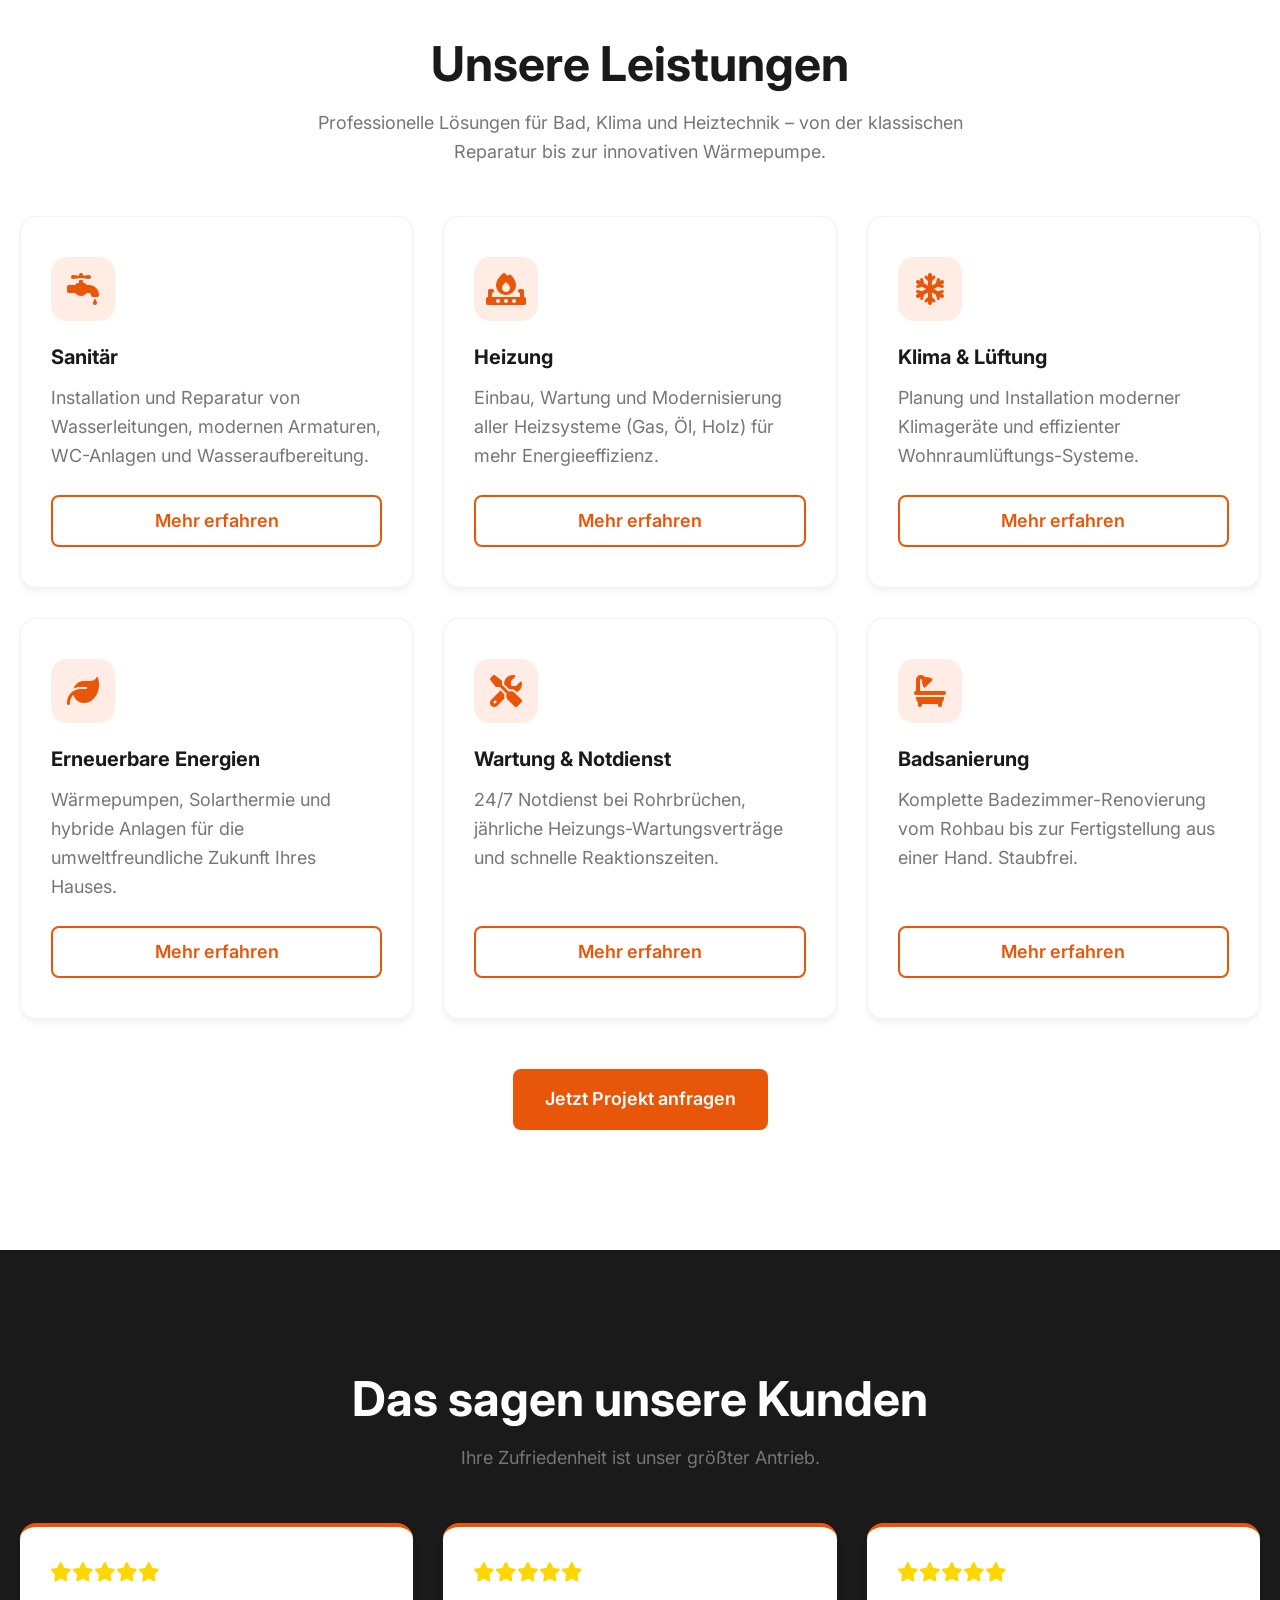
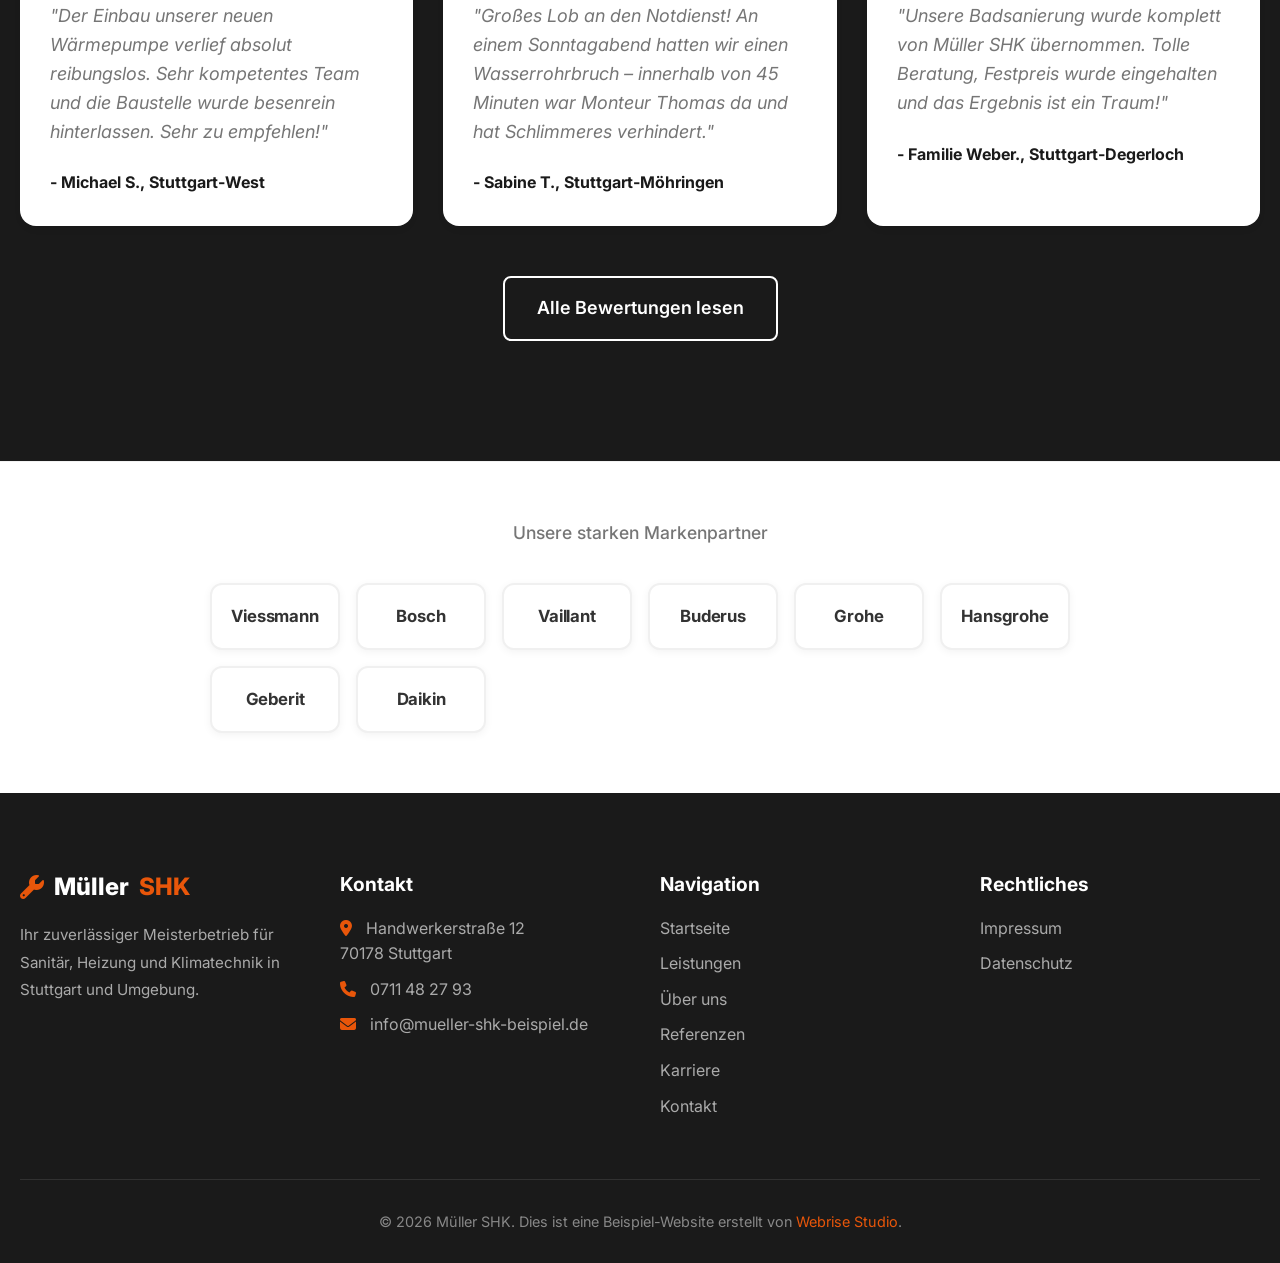
==== commit 999ebff5: "Demo-Personalisierung: Firma/Telefon/Banner komplett überarbeitet - DOMContentLoaded Bug gefixt (dir" ====
--- a/index.html
+++ b/index.html
@@ -17,10 +17,8 @@
     <!-- Custom CSS -->
     <link rel="stylesheet" href="css/style.css">
 
-  <link rel="icon" type="image/x-icon" href="favicon.ico">
-  <link rel="icon" type="image/png" sizes="32x32" href="favicon-32x32.png">
-  <link rel="icon" type="image/png" sizes="16x16" href="favicon-16x16.png">
-  <link rel="apple-touch-icon" sizes="180x180" href="apple-touch-icon.png">
+  <link rel="icon" type="image/png" href="favicon.png">
+  <link rel="apple-touch-icon" href="favicon.png">
   <!-- Open Graph -->
   <meta property="og:type" content="website">
   <meta property="og:url" content="https://webrisestudiode.github.io/mueller-shk/">
@@ -32,13 +30,13 @@
 <body>
 
 <!-- Personalisierter Demo-Banner -->
-<div id="personalized-banner" style="display:none; background:linear-gradient(90deg,#C64808,#E8560A); color:white; text-align:center; padding:10px 20px; font-size:0.9rem; font-weight:600; letter-spacing:0.01em; position:relative; z-index:9999;">
+<div id="personalized-banner" style="display:none; background:linear-gradient(90deg,#C64808,#E8560A); color:white; text-align:center; padding:10px 20px; font-size:0.9rem; font-weight:600; letter-spacing:0.01em; position:fixed;top:0;left:0;right:0;width:100%;z-index:9999;">
   <i class="fa-solid fa-eye" style="margin-right:8px;"></i>
-  Guten Tag Herr/Frau <span id="banner-name" style="font-weight:800;"></span> – so könnte die Website von <strong id="banner-firma"></strong> aussehen &nbsp;·&nbsp;
+  Guten Tag Herr <span id="banner-name" style="font-weight:800;"></span> – so könnte Ihre Website aussehen &nbsp;·&nbsp; Alle Inhalte sind Beispieldaten
   <a href="https://webrisestudio.de/kontakt.html" target="_blank" style="color:rgba(255,255,255,0.9);text-decoration:underline;font-weight:700;">Website anfragen →</a>
 </div>
 <script>
-(function(){var p=new URLSearchParams(window.location.search),f=p.get('firma'),n=p.get('name');if(f&&n){var b=document.getElementById('personalized-banner');if(b){document.getElementById('banner-firma').textContent=f;document.getElementById('banner-name').textContent=n;b.style.display='block';}}})();
+(function(){var p=new URLSearchParams(window.location.search);var f=p.get('firma'),n=p.get('name'),s=p.get('stadt'),t=p.get('telefon');if(f)sessionStorage.setItem('ws_firma',f);if(n)sessionStorage.setItem('ws_name',n);if(s)sessionStorage.setItem('ws_stadt',s);if(t)sessionStorage.setItem('ws_telefon',t);var name=sessionStorage.getItem('ws_name');if(name){var b=document.getElementById('personalized-banner'),el=document.getElementById('banner-name');if(b&&el){el.textContent=name;b.style.display='block';}}})();
 </script>
 
     <!-- Notdienst Banner -->
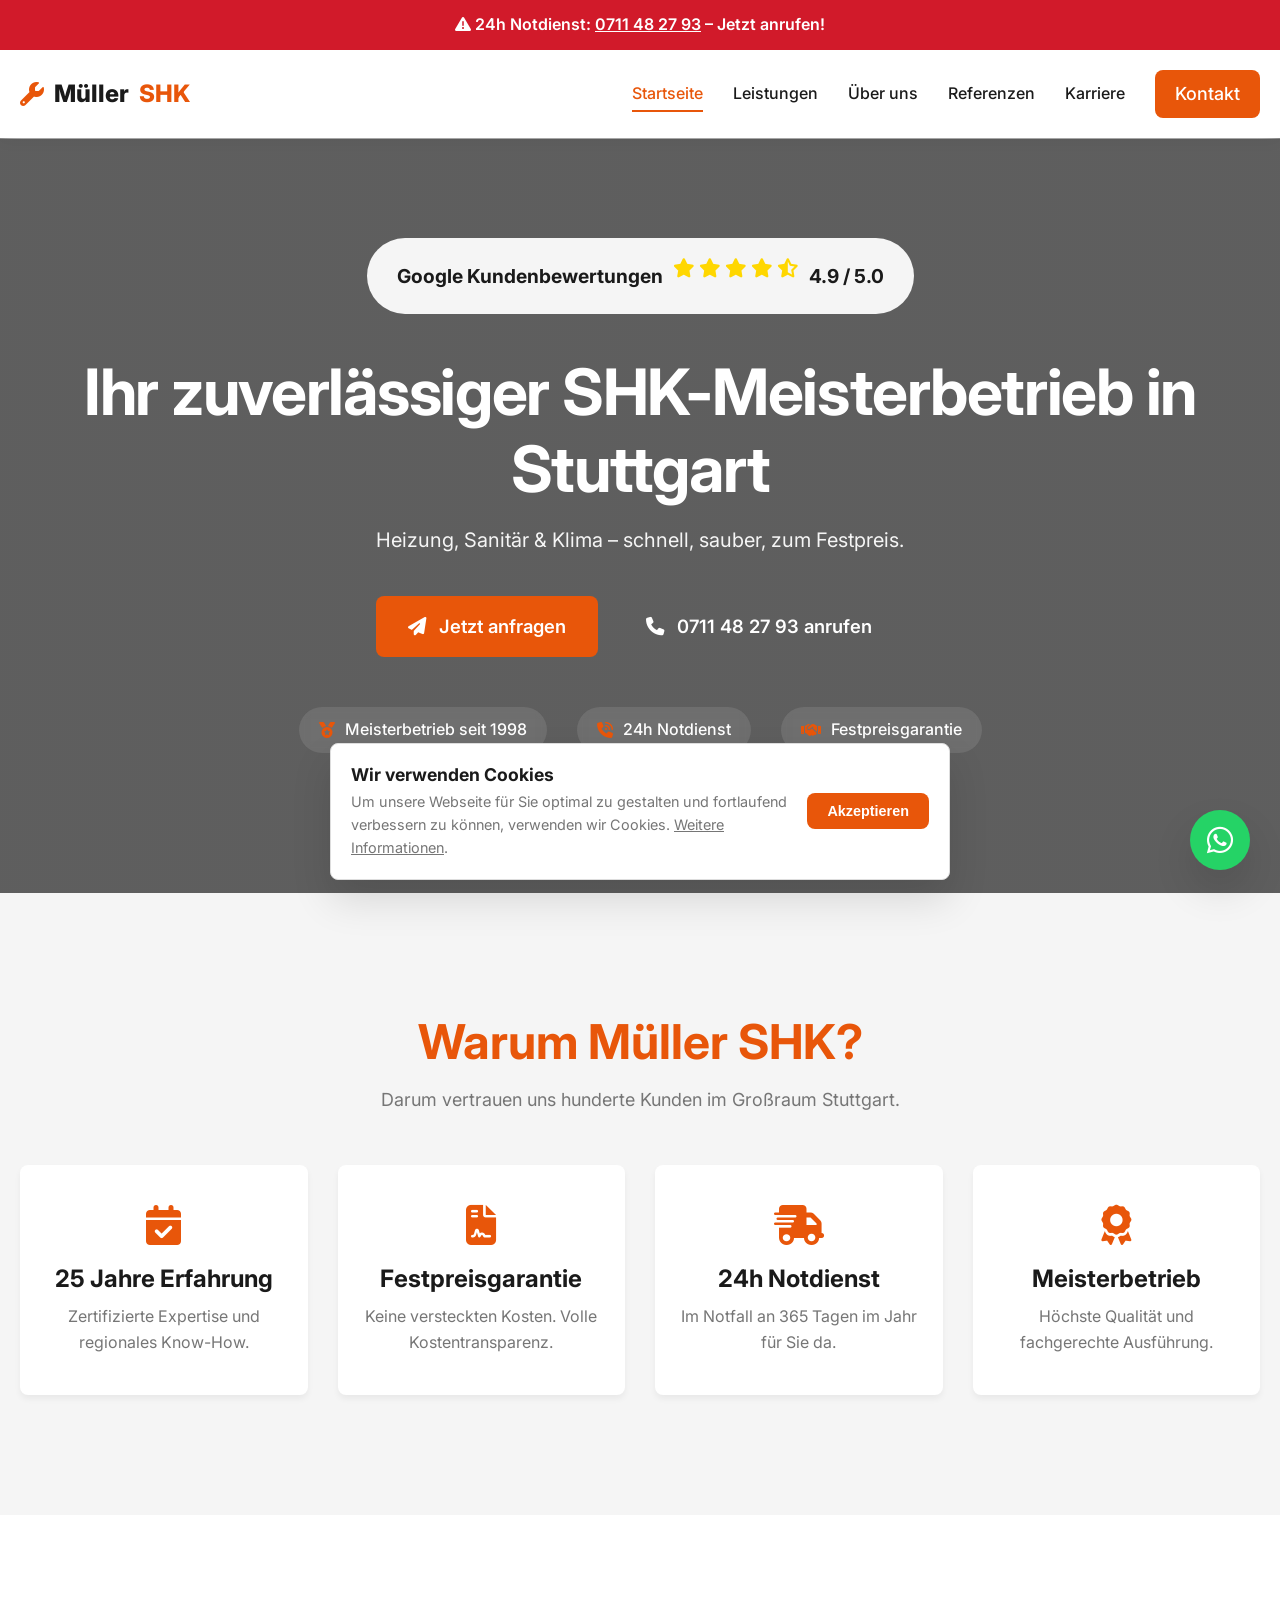
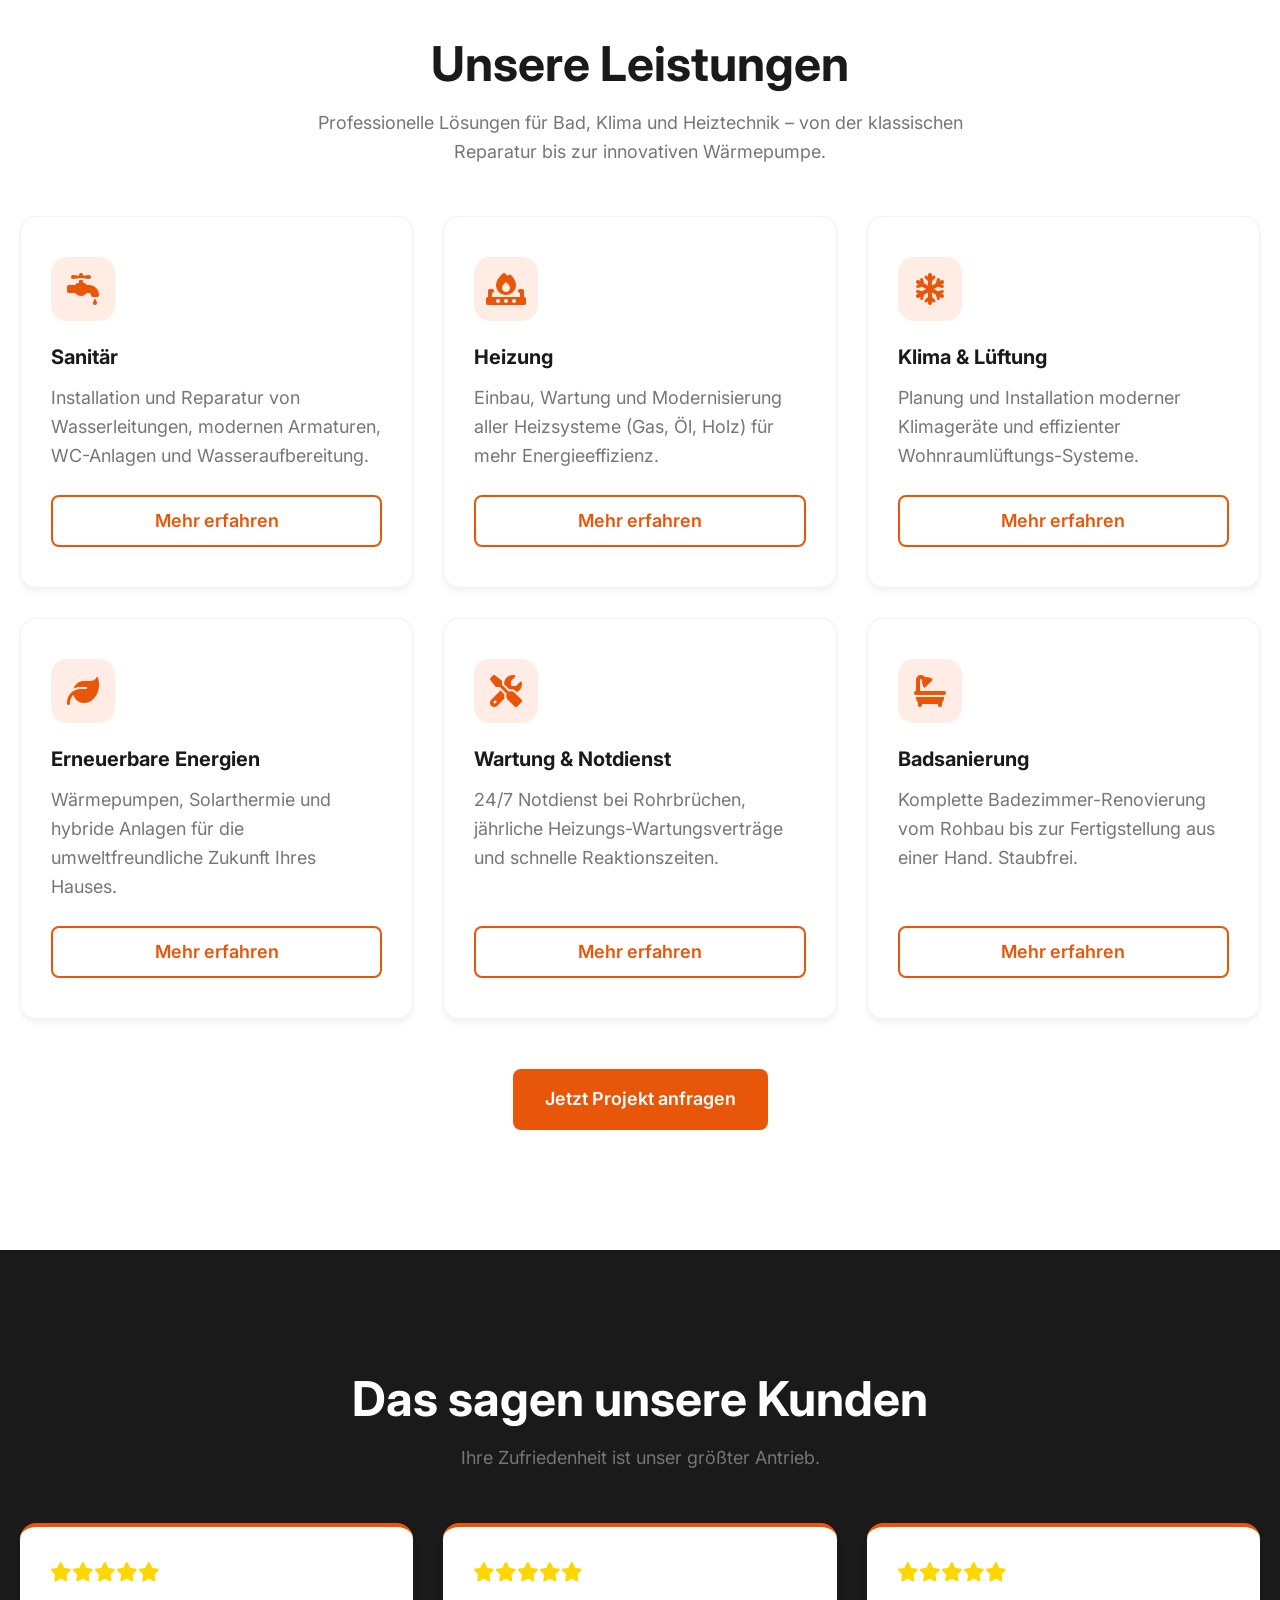
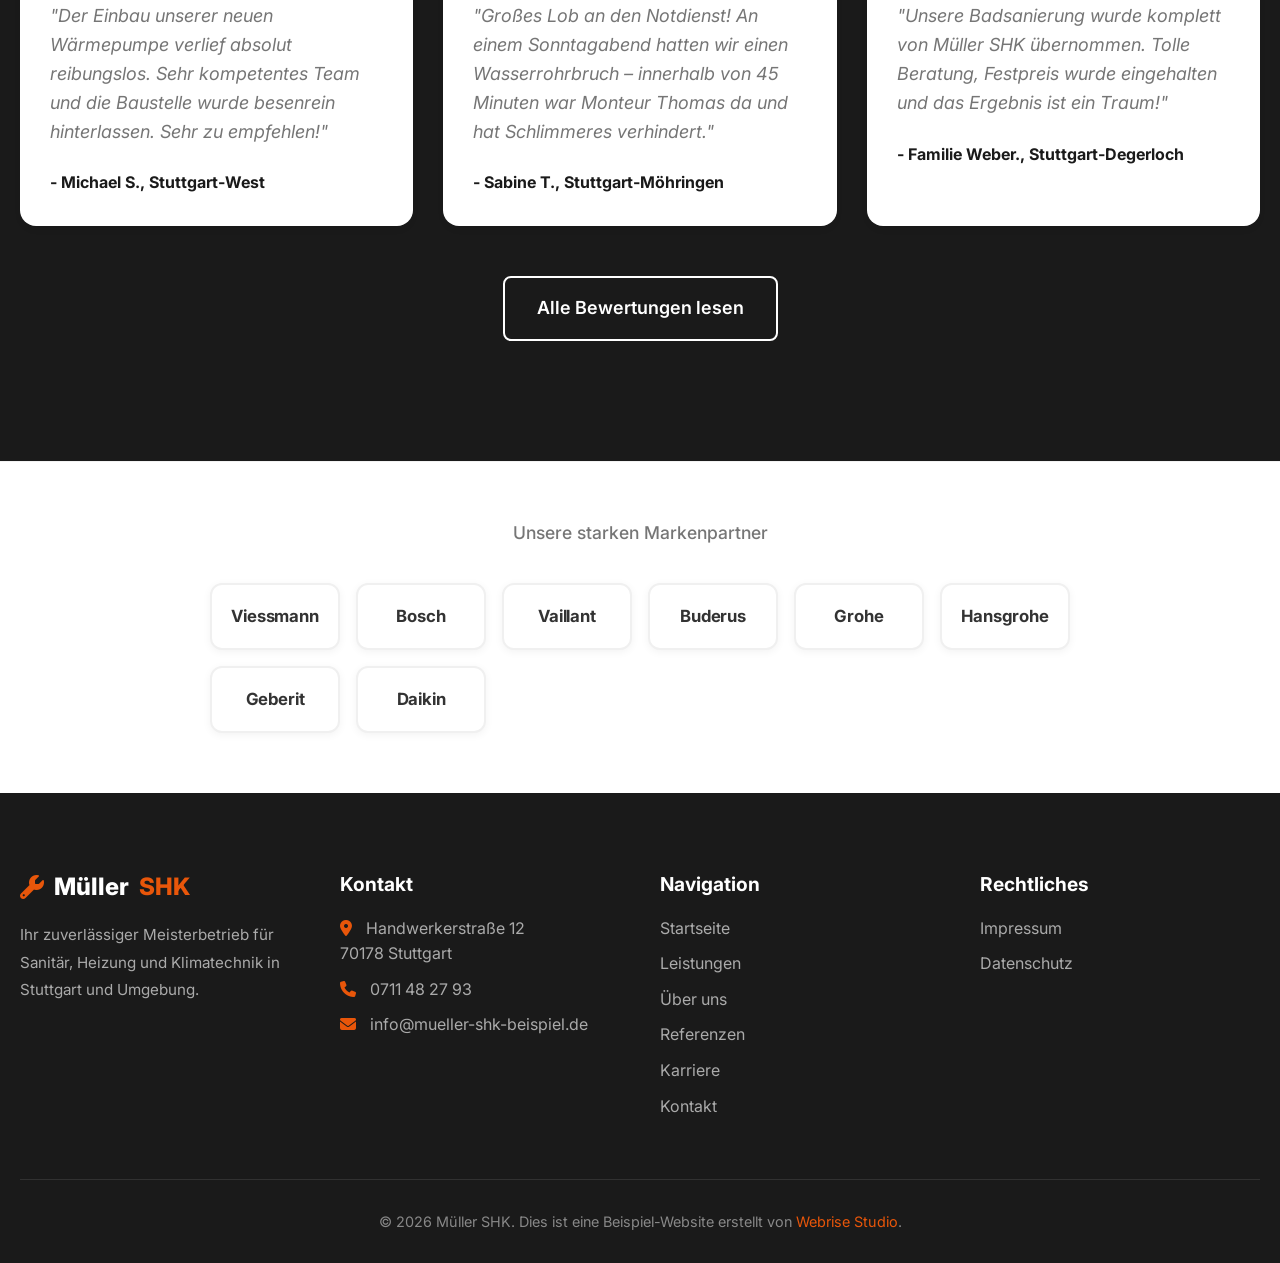
==== commit 9a206804: "Banner: Spacer-Div statt paddingTop – weißer Spalt gefixt paddingTop auf body überschrieb site-eigen" ====
--- a/index.html
+++ b/index.html
@@ -36,8 +36,9 @@
   <a href="https://webrisestudio.de/kontakt.html" target="_blank" style="color:rgba(255,255,255,0.9);text-decoration:underline;font-weight:700;">Website anfragen →</a>
 </div>
 <script>
-(function(){var p=new URLSearchParams(window.location.search);var f=p.get('firma'),n=p.get('name'),s=p.get('stadt'),t=p.get('telefon');if(f)sessionStorage.setItem('ws_firma',f);if(n)sessionStorage.setItem('ws_name',n);if(s)sessionStorage.setItem('ws_stadt',s);if(t)sessionStorage.setItem('ws_telefon',t);var name=sessionStorage.getItem('ws_name');if(name){var b=document.getElementById('personalized-banner'),el=document.getElementById('banner-name');if(b&&el){el.textContent=name;b.style.display='block';}}})();
+(function(){var p=new URLSearchParams(window.location.search);var f=p.get('firma'),n=p.get('name'),s=p.get('stadt'),t=p.get('telefon');if(f)sessionStorage.setItem('ws_firma',f);if(n)sessionStorage.setItem('ws_name',n);if(s)sessionStorage.setItem('ws_stadt',s);if(t)sessionStorage.setItem('ws_telefon',t);var name=sessionStorage.getItem('ws_name');if(name){var b=document.getElementById('personalized-banner'),el=document.getElementById('banner-name');if(b&&el){el.textContent=name;b.style.display='block';document.documentElement.appendChild(b);var h=b.offsetHeight||44;var sp=document.getElementById('ws-banner-spacer');if(sp)sp.style.height=h+'px';}}})();
 </script>
+<div id="ws-banner-spacer" style="height:0;overflow:hidden;"></div>
 
     <!-- Notdienst Banner -->
     <div class="emergency-banner">
--- a/css/style.css
+++ b/css/style.css
@@ -281,7 +281,7 @@
 .hero {
   position: relative;
   padding: 100px 0 140px;
-  background: linear-gradient(rgba(26, 26, 26, 0.8), rgba(26, 26, 26, 0.8)), url('https://images.unsplash.com/photo-1581094794329-c8112a89af12?q=80&w=2070&auto=format&fit=crop') center/cover;
+  background: linear-gradient(rgba(26, 26, 26, 0.7), rgba(26, 26, 26, 0.7)), url('https://images.unsplash.com/photo-1585771724684-38269d6639fd?q=80&w=2070&auto=format&fit=crop') center/cover;
   color: var(--color-white);
   text-align: center;
 }
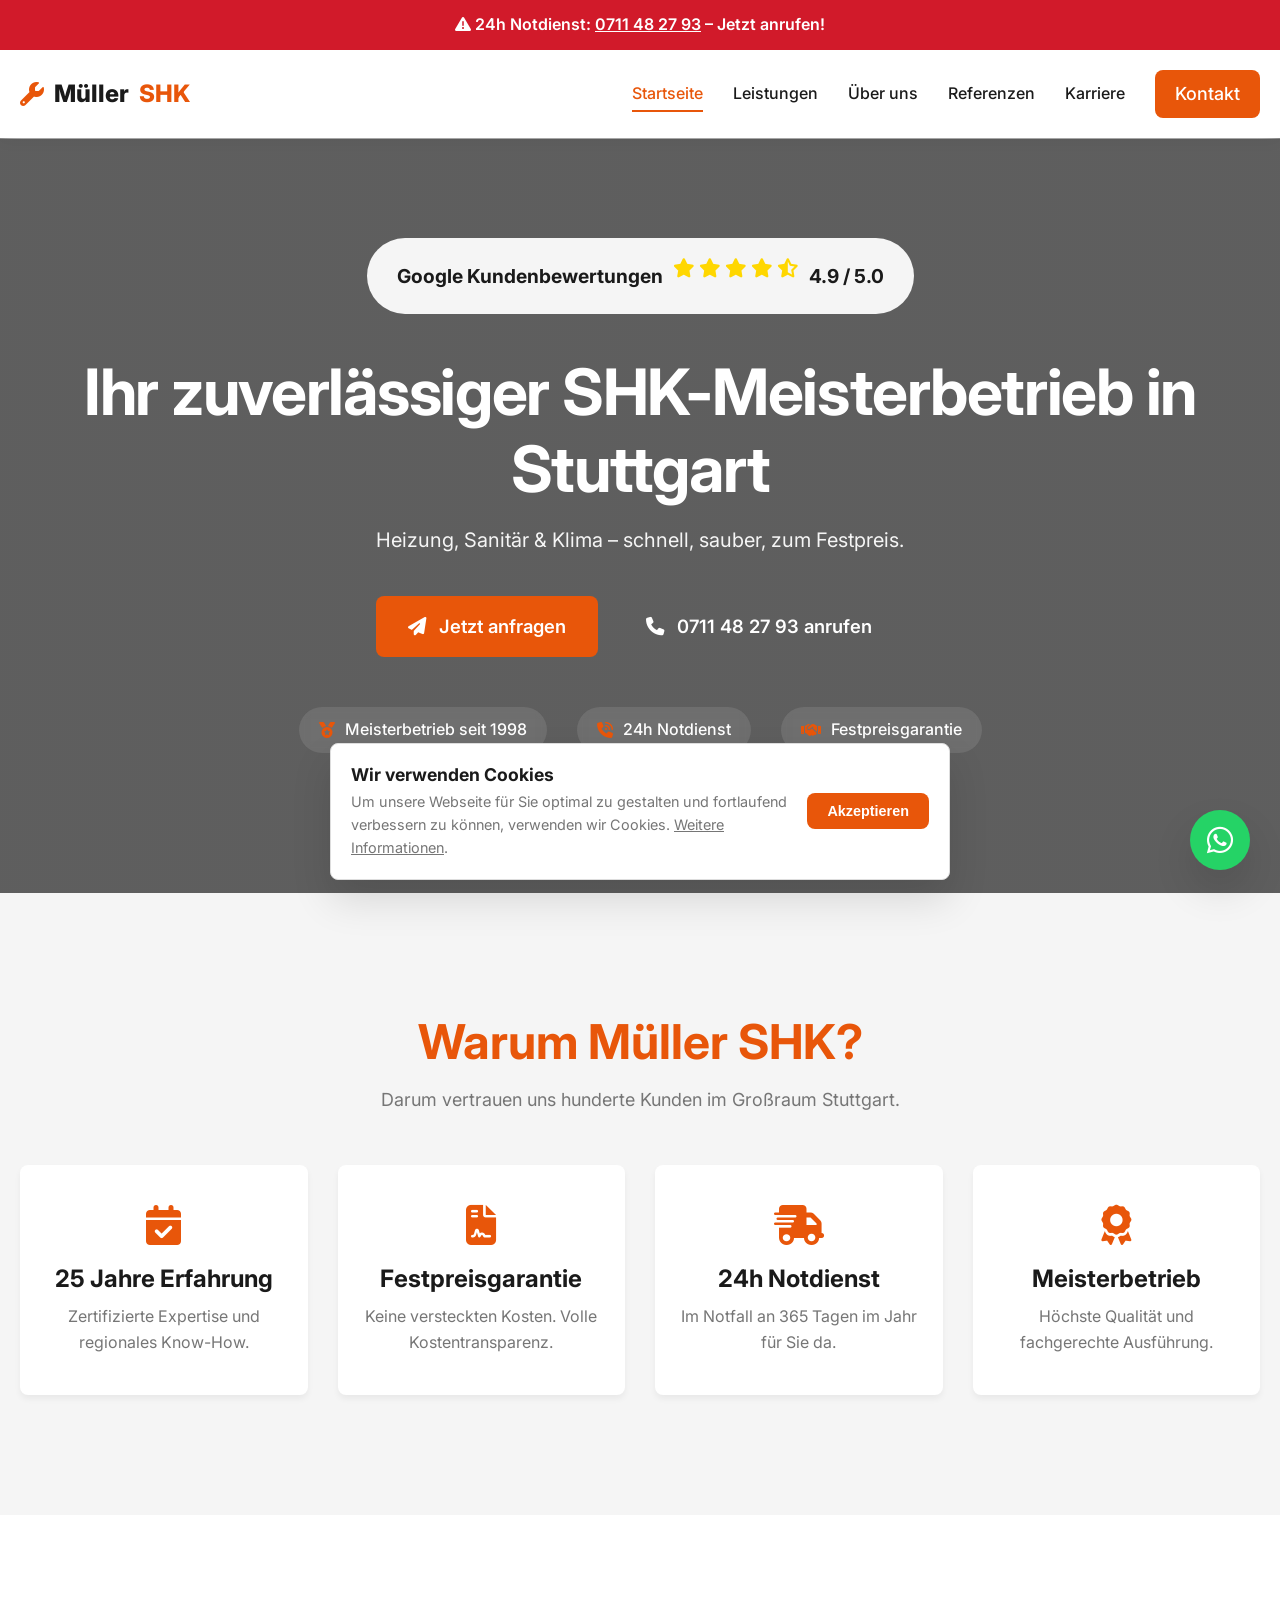
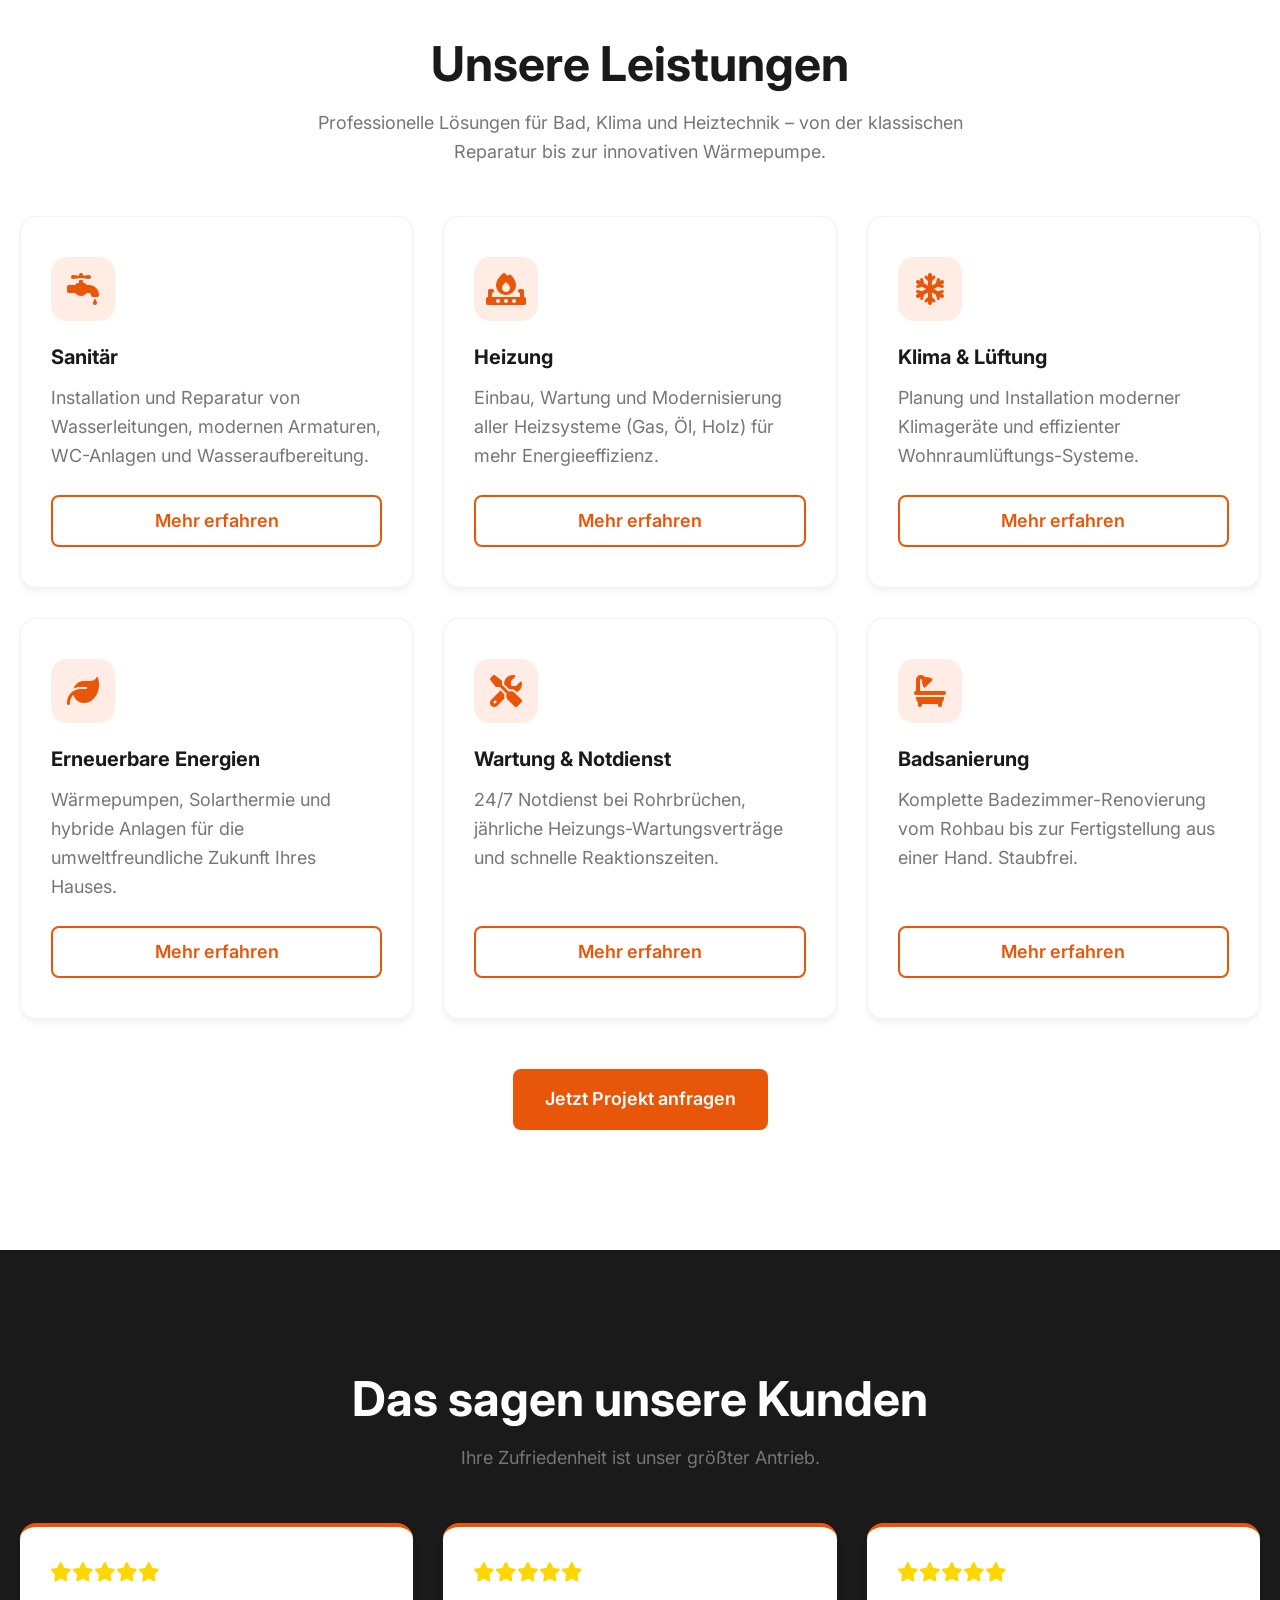
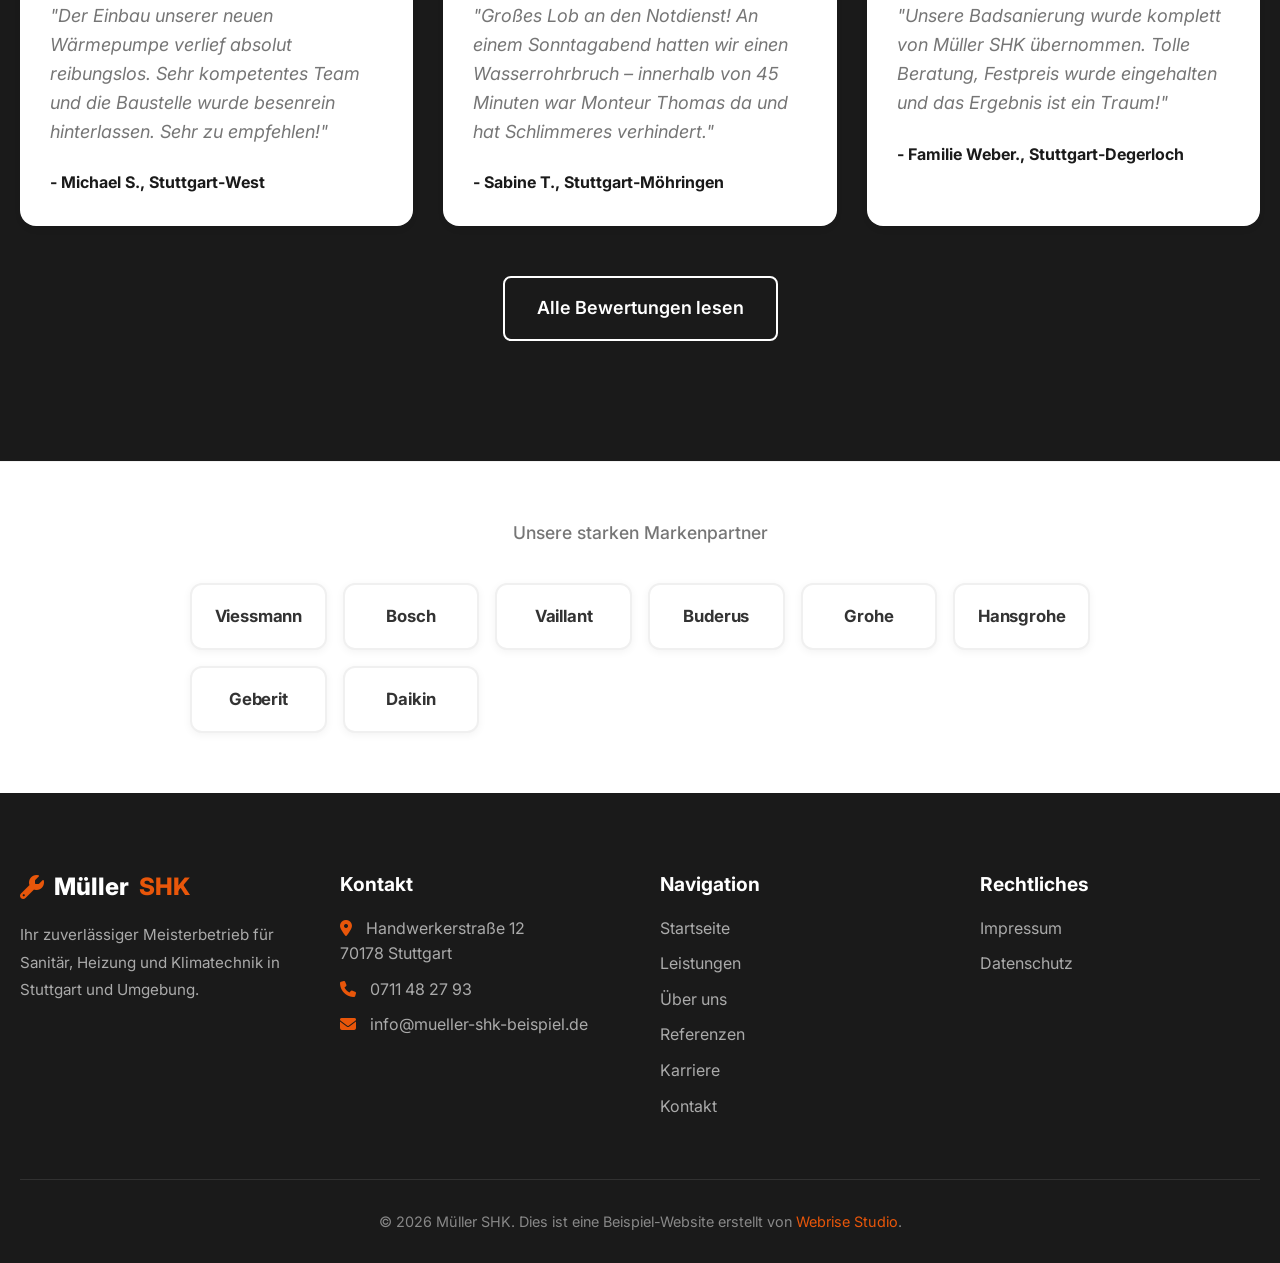
==== commit 98d57fe8: "Mobile: kein horizontales Scrollen mehr auf 390px - html { overflow-x: hidden } ergänzt - Brands-/Lo" ====
--- a/index.html
+++ b/index.html
@@ -246,7 +246,7 @@
         <div class="container">
             <h3 class="text-center" style="margin-bottom: 40px; color: var(--color-gray); font-size: 1.1rem; font-weight: 500;">Unsere starken Markenpartner</h3>
             <div class="brands-grid">
-                <div style="display:grid; grid-template-columns:repeat(auto-fit,minmax(130px,1fr)); gap:16px; max-width:900px; margin:0 auto;">
+                <div style="display:grid; grid-template-columns:repeat(auto-fit,minmax(130px,1fr)); gap:16px; max-width:900px; margin:0 auto; width:100%;">
     <div style="background:#fff; border:2px solid #f0f0f0; border-radius:12px; padding:18px 12px; text-align:center; font-weight:700; font-size:1.05rem; color:#333; letter-spacing:-0.01em; box-shadow:0 2px 8px rgba(0,0,0,0.05); transition:border-color 0.2s;" onmouseover="this.style.borderColor='#E8560A'" onmouseout="this.style.borderColor='#f0f0f0'">Viessmann</div>
     <div style="background:#fff; border:2px solid #f0f0f0; border-radius:12px; padding:18px 12px; text-align:center; font-weight:700; font-size:1.05rem; color:#333; letter-spacing:-0.01em; box-shadow:0 2px 8px rgba(0,0,0,0.05); transition:border-color 0.2s;" onmouseover="this.style.borderColor='#E8560A'" onmouseout="this.style.borderColor='#f0f0f0'">Bosch</div>
     <div style="background:#fff; border:2px solid #f0f0f0; border-radius:12px; padding:18px 12px; text-align:center; font-weight:700; font-size:1.05rem; color:#333; letter-spacing:-0.01em; box-shadow:0 2px 8px rgba(0,0,0,0.05); transition:border-color 0.2s;" onmouseover="this.style.borderColor='#E8560A'" onmouseout="this.style.borderColor='#f0f0f0'">Vaillant</div>
--- a/css/style.css
+++ b/css/style.css
@@ -1,3 +1,4 @@
+html { overflow-x: hidden; }
 :root {
   --color-primary: #E8560A;
   --color-primary-dark: #C64808;
@@ -281,7 +282,7 @@
 .hero {
   position: relative;
   padding: 100px 0 140px;
-  background: linear-gradient(rgba(26, 26, 26, 0.7), rgba(26, 26, 26, 0.7)), url('https://images.unsplash.com/photo-1585771724684-38269d6639fd?q=80&w=2070&auto=format&fit=crop') center/cover;
+  background: linear-gradient(rgba(26, 26, 26, 0.7), rgba(26, 26, 26, 0.7)), url('img/chef.jpg') center/cover;
   color: var(--color-white);
   text-align: center;
 }
